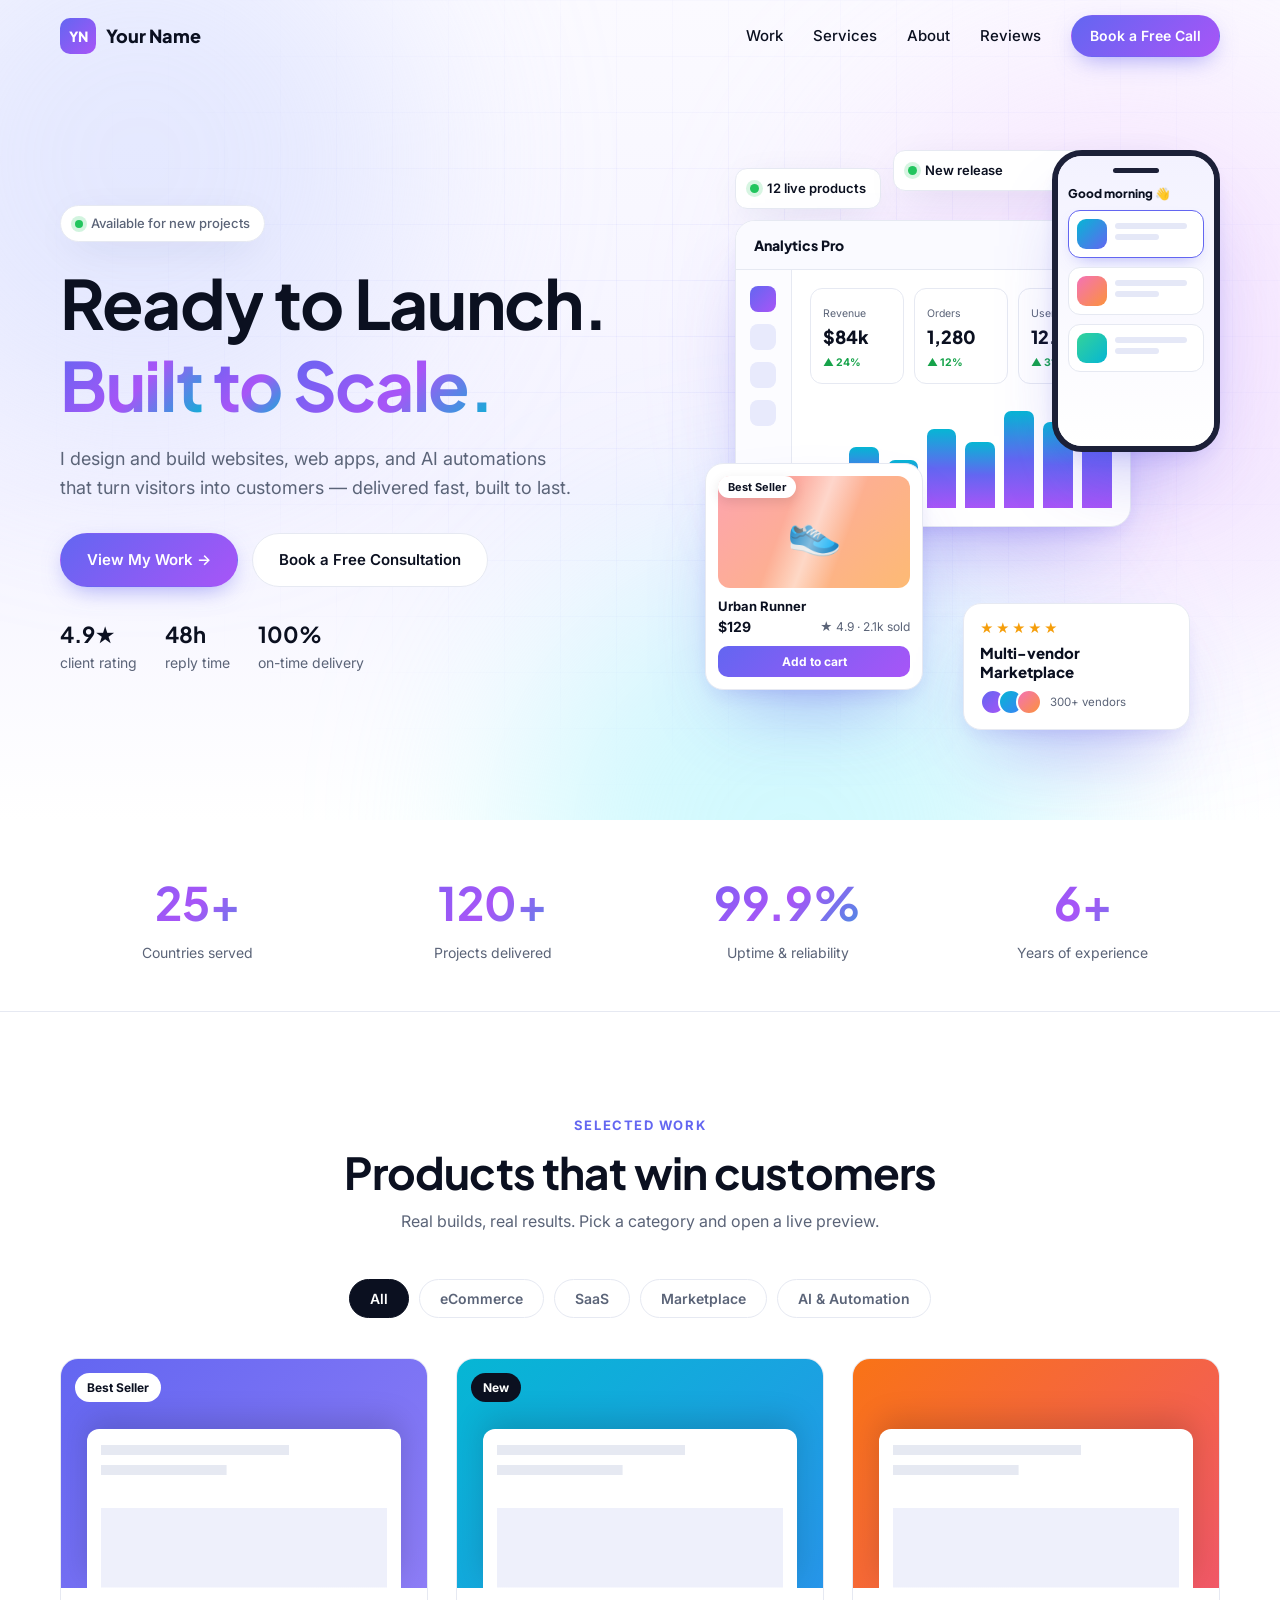
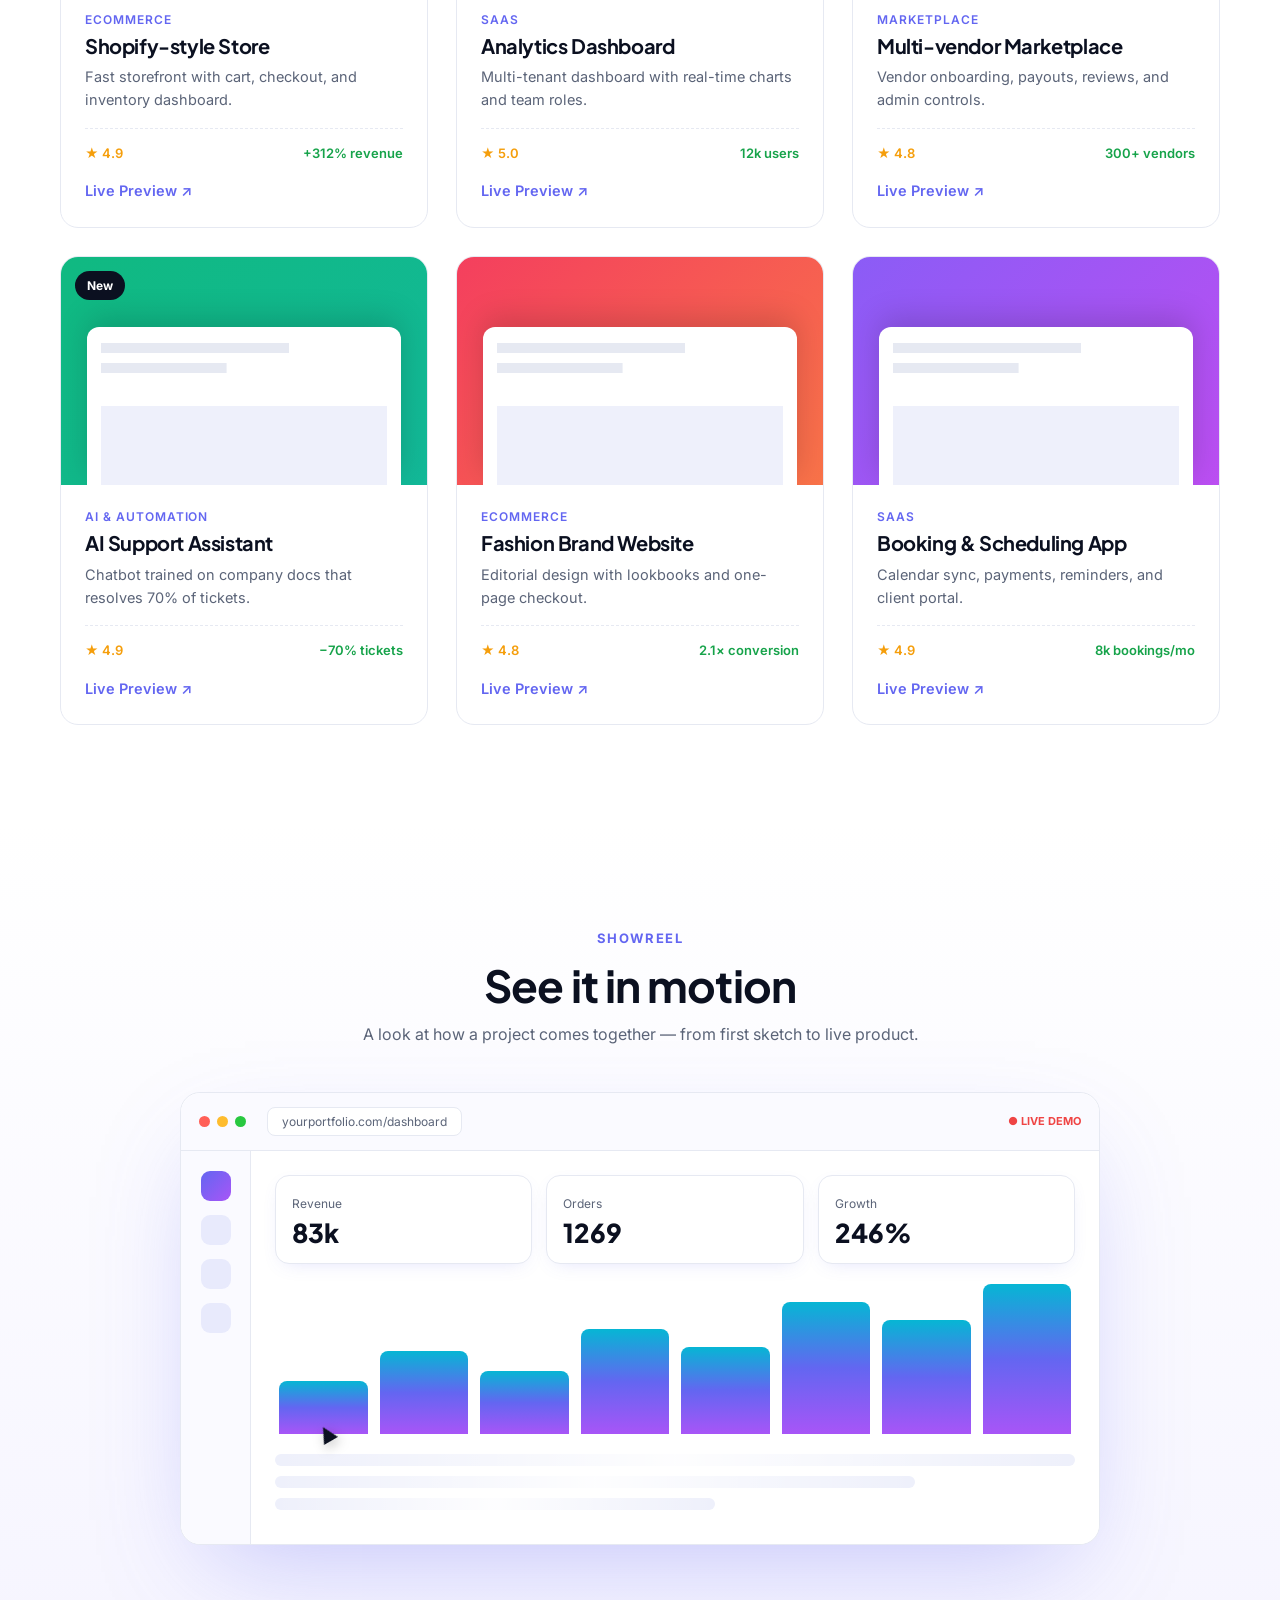
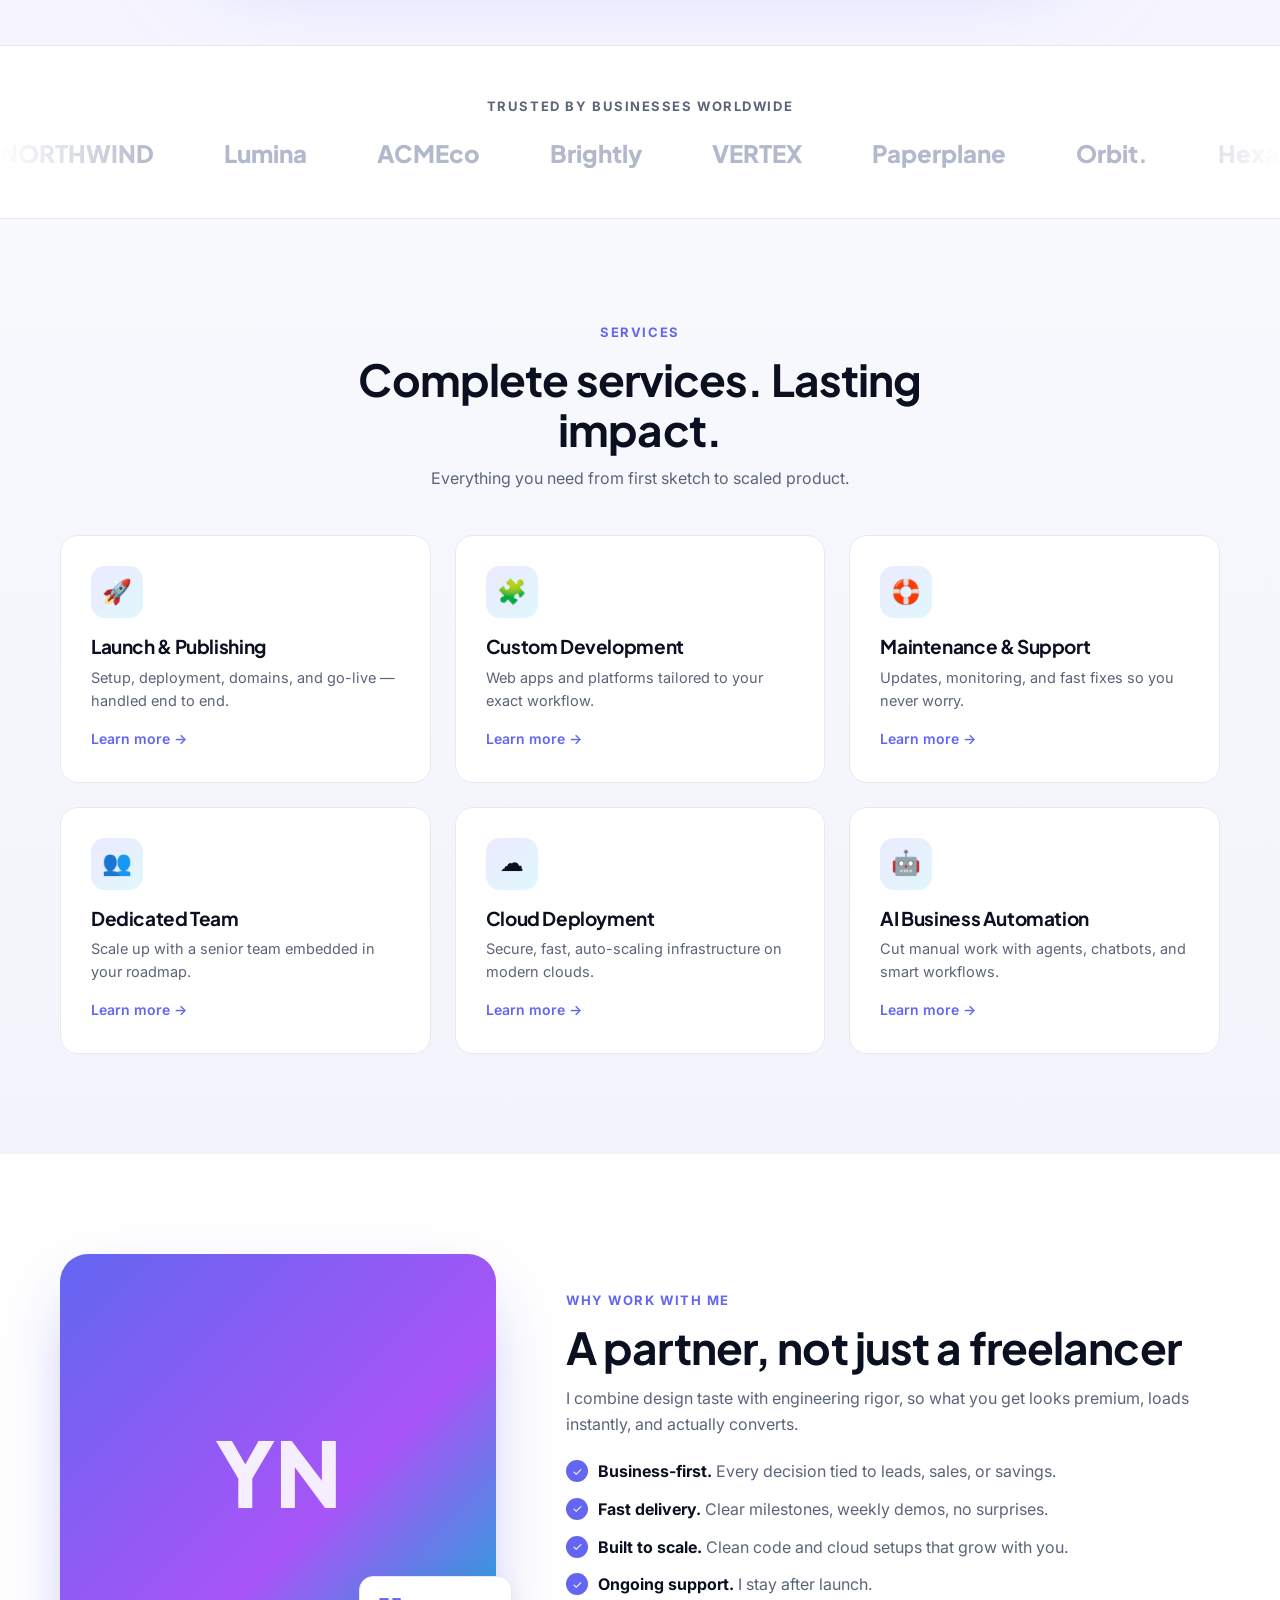
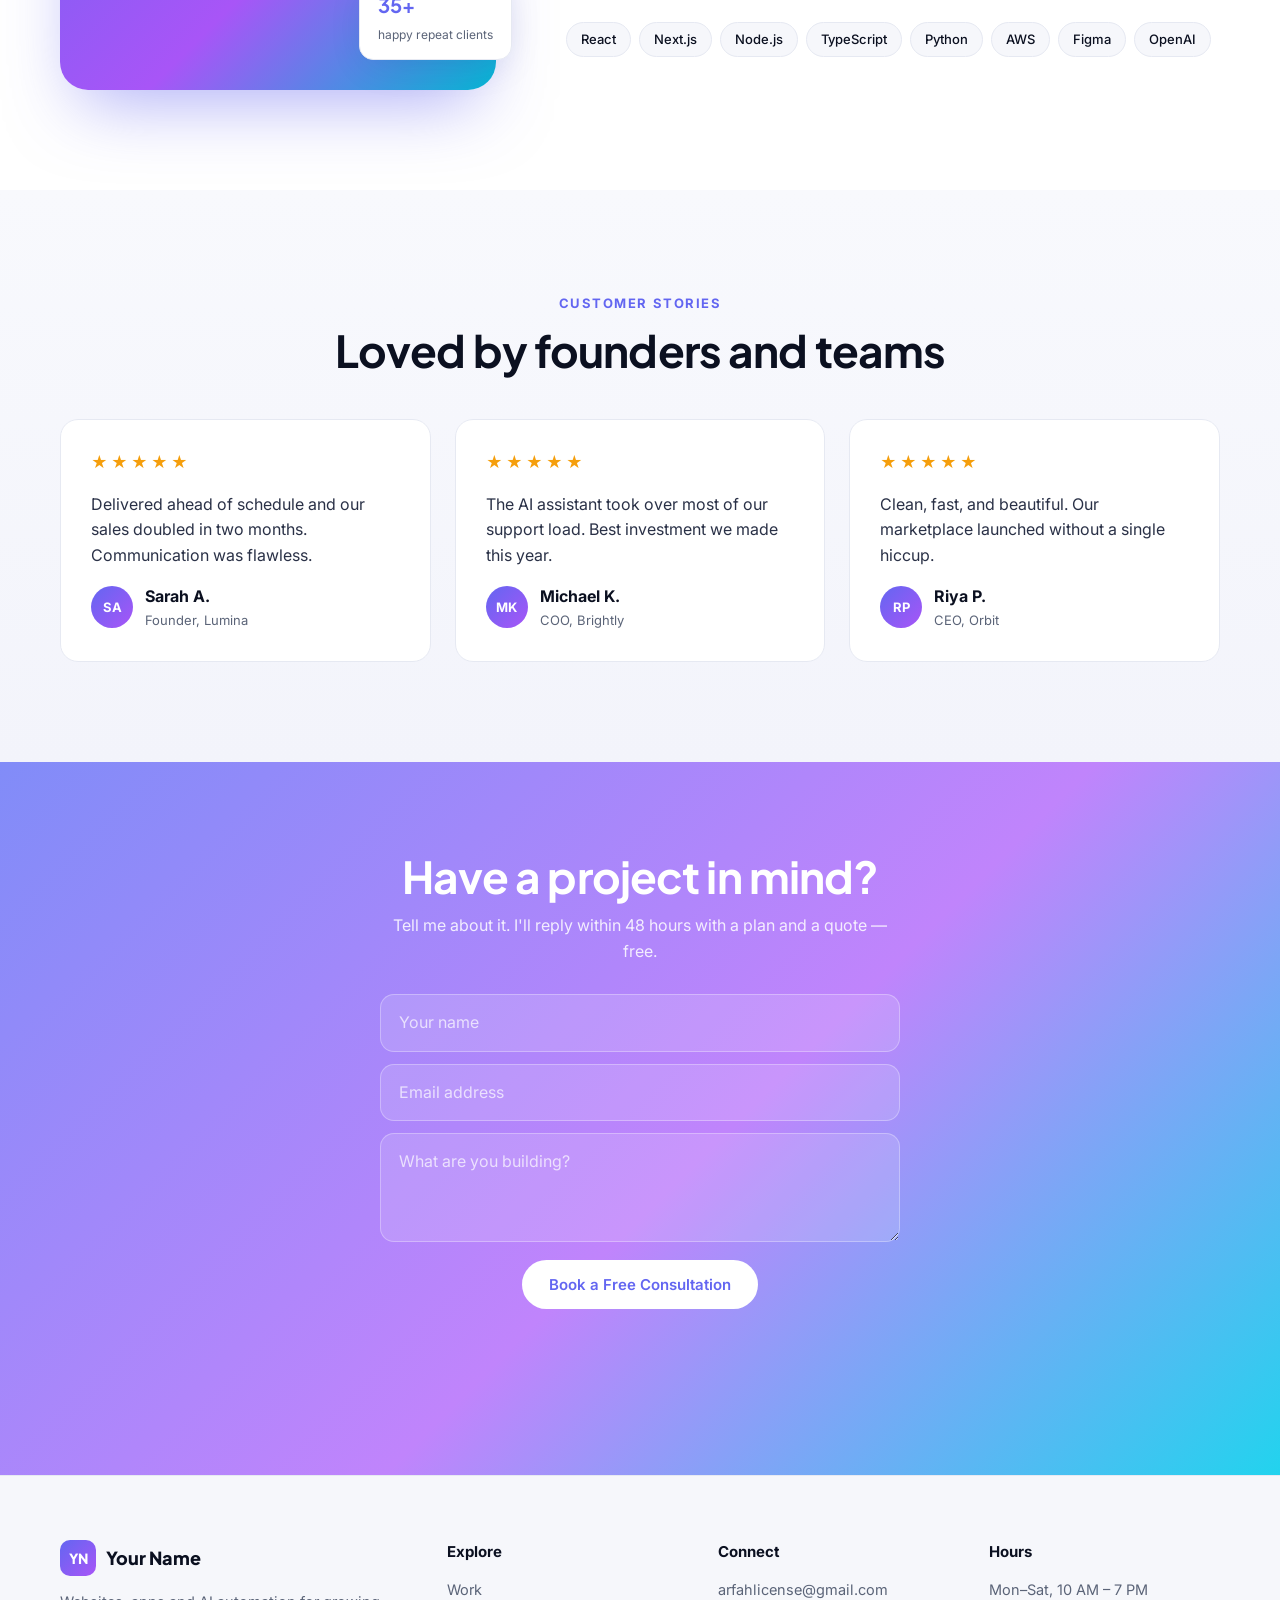
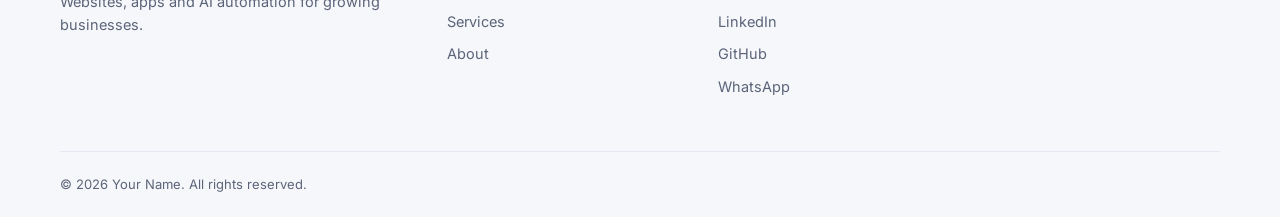
==== index.html @ 21995ed0 "Add portfolio website Co-Authored-By: Claude Sonnet 5.5 <noreply@anthropic.com>" ====
<!DOCTYPE html>
<html lang="en">
<head>
<meta charset="UTF-8">
<meta name="viewport" content="width=device-width, initial-scale=1">
<title>Your Name — Websites, Apps & AI Automation for Growing Businesses</title>
<meta name="description" content="Ready to launch. Built to scale. Custom web apps, ecommerce, and AI automation — shipped fast, built to last.">
<link rel="preconnect" href="https://fonts.googleapis.com">
<link rel="preconnect" href="https://fonts.gstatic.com" crossorigin>
<link href="https://fonts.googleapis.com/css2?family=Inter:wght@400;500;600;700;800&family=Plus+Jakarta+Sans:wght@700;800&display=swap" rel="stylesheet">
<link rel="stylesheet" href="styles.css">
<link rel="stylesheet" href="premium.css">
<link rel="stylesheet" href="light.css">
<link rel="stylesheet" href="software.css">
<link rel="stylesheet" href="products.css">
</head>
<body>
<a class="skip" href="#main">Skip to main content</a>
<div class="progress" id="progress"></div>
<div class="cursor" id="cursor" aria-hidden="true"></div>

<header class="nav" id="nav">
  <div class="container nav__inner">
    <a href="#top" class="logo"><span class="logo__mark">YN</span> Your Name</a>
    <nav class="nav__links" id="navLinks" aria-label="Main">
      <a href="#work">Work</a>
      <a href="#services">Services</a>
      <a href="#about">About</a>
      <a href="#stories">Reviews</a>
      <a href="#contact" class="btn btn--primary btn--sm">Book a Free Call</a>
    </nav>
    <button class="burger" id="burger" aria-label="Menu" aria-expanded="false"><span></span><span></span></button>
  </div>
</header>

<main id="main">
<!-- HERO -->
<section class="hero" id="top">
  <div class="aurora"><i></i><i></i><i></i></div><div class="grid-bg"></div>
  <div class="container hero__inner">
    <div class="hero__copy reveal">
      <span class="pill"><i class="dot"></i> Available for new projects</span>
      <h1>Ready to Launch.<br><span class="grad">Built to Scale.</span></h1>
      <p>I design and build websites, web apps, and AI automations that turn visitors into customers — delivered fast, built to last.</p>
      <div class="hero__cta">
        <a href="#work" class="btn btn--primary">View My Work →</a>
        <a href="#contact" class="btn btn--ghost">Book a Free Consultation</a>
      </div>
      <ul class="hero__trust">
        <li><b>4.9★</b> client rating</li>
        <li><b>48h</b> reply time</li>
        <li><b>100%</b> on-time delivery</li>
      </ul>
    </div>
    <div class="hero__visual reveal" aria-hidden="true">
      <div class="pv">
        <div class="layer chip chip--c" data-depth="46"><i></i> 12 live products</div>
        <div class="layer chip chip--a" data-depth="56"><i></i> New release</div>

        <div class="layer" data-depth="14" style="left:2%;top:70px;width:80%"><div class="p-dash pshadow" style="position:relative;left:0;top:0;width:100%">
          <div class="top"><b>Analytics Pro</b><em>● Live</em></div>
          <div class="body">
            <aside><u></u><u></u><u></u><u></u></aside>
            <div class="main">
              <div class="kp"><div><small>Revenue</small><b>$84k</b><span class="up">▲ 24%</span></div><div><small>Orders</small><b>1,280</b><span class="up">▲ 12%</span></div><div><small>Users</small><b>12.4k</b><span class="up">▲ 31%</span></div></div>
              <div class="bars"><span style="--h:38%"></span><span style="--h:56%"></span><span style="--h:44%"></span><span style="--h:72%"></span><span style="--h:60%"></span><span style="--h:88%"></span><span style="--h:78%"></span><span style="--h:100%"></span></div>
            </div>
          </div>
        </div></div>

        <div class="layer" data-depth="40" style="left:-4%;bottom:40px;width:44%"><div class="p-shop pshadow" style="position:relative;width:100%">
          <span class="pbadge">Best Seller</span>
          <div class="img">👟</div>
          <h5>Urban Runner</h5>
          <div class="row"><b>$129</b><span>★ 4.9 · 2.1k sold</span></div>
          <div class="add">Add to cart</div>
        </div></div>

        <div class="layer" data-depth="30" style="right:0;top:0;width:34%"><div class="p-phone pshadow" style="position:relative;width:100%">
          <div class="scr">
            <div class="notch"></div>
            <div class="hd">Good morning 👋</div>
            <div class="tile on"><i></i><div style="flex:1"><u></u><u></u></div></div>
            <div class="tile"><i></i><div style="flex:1"><u></u><u></u></div></div>
            <div class="tile"><i></i><div style="flex:1"><u></u><u></u></div></div>
          </div>
        </div></div>

        <div class="layer" data-depth="52" style="right:6%;bottom:0;width:46%"><div class="p-mk pshadow" style="position:relative;width:100%">
          <div class="stars">★★★★★</div>
          <h5>Multi-vendor Marketplace</h5>
          <div class="avs"><i></i><i></i><i></i><span>300+ vendors</span></div>
        </div></div>
      </div>
    </div>
  </div>
</section>

<!-- STATS -->
<section class="stats">
  <div class="container stats__grid">
    <div class="reveal"><b data-count="25" data-suffix="+">0</b><span>Countries served</span></div>
    <div class="reveal"><b data-count="120" data-suffix="+">0</b><span>Projects delivered</span></div>
    <div class="reveal"><b data-count="99.9" data-suffix="%" data-dec="1">0</b><span>Uptime &amp; reliability</span></div>
    <div class="reveal"><b data-count="6" data-suffix="+">0</b><span>Years of experience</span></div>
  </div>
</section>

<!-- WORK -->
<section class="section" id="work">
  <div class="container">
    <div class="head reveal">
      <span class="eyebrow">Selected Work</span>
      <h2>Products that win customers</h2>
      <p>Real builds, real results. Pick a category and open a live preview.</p>
    </div>
    <div class="tabs reveal" id="tabs" role="tablist">
      <button class="tab is-active" data-filter="all">All</button>
      <button class="tab" data-filter="ecommerce">eCommerce</button>
      <button class="tab" data-filter="saas">SaaS</button>
      <button class="tab" data-filter="marketplace">Marketplace</button>
      <button class="tab" data-filter="ai">AI &amp; Automation</button>
    </div>
    <div class="grid" id="grid">
      <article class="card" data-cat="ecommerce">
        <div class="card__img g1"><span class="badge">Best Seller</span><div class="shot"></div></div>
        <div class="card__body">
          <small>eCommerce</small><h3>Shopify-style Store</h3>
          <p>Fast storefront with cart, checkout, and inventory dashboard.</p>
          <div class="card__meta"><span>★ 4.9</span><span>+312% revenue</span></div>
          <a href="#" class="link">Live Preview ↗</a>
        </div>
      </article>
      <article class="card" data-cat="saas">
        <div class="card__img g2"><span class="badge badge--new">New</span><div class="shot"></div></div>
        <div class="card__body">
          <small>SaaS</small><h3>Analytics Dashboard</h3>
          <p>Multi-tenant dashboard with real-time charts and team roles.</p>
          <div class="card__meta"><span>★ 5.0</span><span>12k users</span></div>
          <a href="#" class="link">Live Preview ↗</a>
        </div>
      </article>
      <article class="card" data-cat="marketplace">
        <div class="card__img g3"><div class="shot"></div></div>
        <div class="card__body">
          <small>Marketplace</small><h3>Multi-vendor Marketplace</h3>
          <p>Vendor onboarding, payouts, reviews, and admin controls.</p>
          <div class="card__meta"><span>★ 4.8</span><span>300+ vendors</span></div>
          <a href="#" class="link">Live Preview ↗</a>
        </div>
      </article>
      <article class="card" data-cat="ai">
        <div class="card__img g4"><span class="badge badge--new">New</span><div class="shot"></div></div>
        <div class="card__body">
          <small>AI &amp; Automation</small><h3>AI Support Assistant</h3>
          <p>Chatbot trained on company docs that resolves 70% of tickets.</p>
          <div class="card__meta"><span>★ 4.9</span><span>−70% tickets</span></div>
          <a href="#" class="link">Live Preview ↗</a>
        </div>
      </article>
      <article class="card" data-cat="ecommerce">
        <div class="card__img g5"><div class="shot"></div></div>
        <div class="card__body">
          <small>eCommerce</small><h3>Fashion Brand Website</h3>
          <p>Editorial design with lookbooks and one-page checkout.</p>
          <div class="card__meta"><span>★ 4.8</span><span>2.1× conversion</span></div>
          <a href="#" class="link">Live Preview ↗</a>
        </div>
      </article>
      <article class="card" data-cat="saas">
        <div class="card__img g6"><div class="shot"></div></div>
        <div class="card__body">
          <small>SaaS</small><h3>Booking &amp; Scheduling App</h3>
          <p>Calendar sync, payments, reminders, and client portal.</p>
          <div class="card__meta"><span>★ 4.9</span><span>8k bookings/mo</span></div>
          <a href="#" class="link">Live Preview ↗</a>
        </div>
      </article>
    </div>
  </div>
</section>

<!-- SHOWREEL -->
<section class="reel section" id="reel">
  <div class="container">
    <div class="head reveal"><span class="eyebrow">Showreel</span><h2>See it in motion</h2><p>A look at how a project comes together — from first sketch to live product.</p></div>
    <div class="player reveal tilt">
      <div class="player__bar"><i></i><i></i><i></i><span>yourportfolio.com/dashboard</span><b class="rec">● LIVE DEMO</b></div>
      <div class="player__screen">
        <aside><u></u><u></u><u></u><u></u></aside>
        <div class="player__main">
          <div class="kpis"><div><small>Revenue</small><b data-count="84" data-suffix="k" data-loop>0</b></div><div><small>Orders</small><b data-count="1280" data-loop>0</b></div><div><small>Growth</small><b data-count="248" data-suffix="%" data-loop>0</b></div></div>
          <div class="chart"><span style="--h:35%"></span><span style="--h:55%"></span><span style="--h:42%"></span><span style="--h:70%"></span><span style="--h:58%"></span><span style="--h:88%"></span><span style="--h:76%"></span><span style="--h:100%"></span></div>
          <div class="rows"><p></p><p></p><p></p></div>
        </div>
        <div class="fakecursor"></div>
      </div>
    </div>
  </div>
</section>

<!-- LOGOS -->
<section class="logos">
  <p class="eyebrow center">Trusted by businesses worldwide</p>
  <div class="marquee"><div class="marquee__track" id="marquee">
    <span>NORTHWIND</span><span>Lumina</span><span>ACMEco</span><span>Brightly</span><span>VERTEX</span><span>Paperplane</span><span>Orbit.</span><span>Hexa</span>
  </div></div>
</section>

<!-- SERVICES -->
<section class="section section--alt" id="services">
  <div class="container">
    <div class="head reveal">
      <span class="eyebrow">Services</span>
      <h2>Complete services. Lasting impact.</h2>
      <p>Everything you need from first sketch to scaled product.</p>
    </div>
    <div class="services">
      <a href="#contact" class="svc reveal"><i>🚀</i><h3>Launch &amp; Publishing</h3><p>Setup, deployment, domains, and go-live — handled end to end.</p><span>Learn more →</span></a>
      <a href="#contact" class="svc reveal"><i>🧩</i><h3>Custom Development</h3><p>Web apps and platforms tailored to your exact workflow.</p><span>Learn more →</span></a>
      <a href="#contact" class="svc reveal"><i>🛟</i><h3>Maintenance &amp; Support</h3><p>Updates, monitoring, and fast fixes so you never worry.</p><span>Learn more →</span></a>
      <a href="#contact" class="svc reveal"><i>👥</i><h3>Dedicated Team</h3><p>Scale up with a senior team embedded in your roadmap.</p><span>Learn more →</span></a>
      <a href="#contact" class="svc reveal"><i>☁️</i><h3>Cloud Deployment</h3><p>Secure, fast, auto-scaling infrastructure on modern clouds.</p><span>Learn more →</span></a>
      <a href="#contact" class="svc reveal"><i>🤖</i><h3>AI Business Automation</h3><p>Cut manual work with agents, chatbots, and smart workflows.</p><span>Learn more →</span></a>
    </div>
  </div>
</section>

<!-- ABOUT -->
<section class="section" id="about">
  <div class="container about">
    <div class="about__img reveal"><div class="avatar">YN</div><div class="float float--c"><b>35+</b><small>happy repeat clients</small></div></div>
    <div class="about__copy reveal">
      <span class="eyebrow">Why work with me</span>
      <h2>A partner, not just a freelancer</h2>
      <p>I combine design taste with engineering rigor, so what you get looks premium, loads instantly, and actually converts.</p>
      <ul class="checks">
        <li><b>Business-first.</b> Every decision tied to leads, sales, or savings.</li>
        <li><b>Fast delivery.</b> Clear milestones, weekly demos, no surprises.</li>
        <li><b>Built to scale.</b> Clean code and cloud setups that grow with you.</li>
        <li><b>Ongoing support.</b> I stay after launch.</li>
      </ul>
      <div class="skills"><span>React</span><span>Next.js</span><span>Node.js</span><span>TypeScript</span><span>Python</span><span>AWS</span><span>Figma</span><span>OpenAI</span></div>
    </div>
  </div>
</section>

<!-- TESTIMONIALS -->
<section class="section section--alt" id="stories">
  <div class="container">
    <div class="head reveal">
      <span class="eyebrow">Customer Stories</span>
      <h2>Loved by founders and teams</h2>
    </div>
    <div class="quotes">
      <figure class="quote reveal"><div class="stars">★★★★★</div><blockquote>Delivered ahead of schedule and our sales doubled in two months. Communication was flawless.</blockquote><figcaption><i>SA</i><div><b>Sarah A.</b><small>Founder, Lumina</small></div></figcaption></figure>
      <figure class="quote reveal"><div class="stars">★★★★★</div><blockquote>The AI assistant took over most of our support load. Best investment we made this year.</blockquote><figcaption><i>MK</i><div><b>Michael K.</b><small>COO, Brightly</small></div></figcaption></figure>
      <figure class="quote reveal"><div class="stars">★★★★★</div><blockquote>Clean, fast, and beautiful. Our marketplace launched without a single hiccup.</blockquote><figcaption><i>RP</i><div><b>Riya P.</b><small>CEO, Orbit</small></div></figcaption></figure>
    </div>
  </div>
</section>

<!-- CTA / CONTACT -->
<section class="cta" id="contact">
  <div class="container cta__inner reveal">
    <h2>Have a project in mind?</h2>
    <p>Tell me about it. I'll reply within 48 hours with a plan and a quote — free.</p>
    <form class="form" id="form" novalidate>
      <input name="name" placeholder="Your name" required aria-label="Your name">
      <input name="email" type="email" placeholder="Email address" required aria-label="Email">
      <textarea name="msg" rows="3" placeholder="What are you building?" required aria-label="Message"></textarea>
      <button class="btn btn--light" type="submit">Book a Free Consultation</button>
      <p class="form__note" id="formNote" role="status"></p>
    </form>
  </div>
</section>
</main>

<footer class="footer">
  <div class="container footer__grid">
    <div><a href="#top" class="logo logo--light"><span class="logo__mark">YN</span> Your Name</a><p>Websites, apps and AI automation for growing businesses.</p></div>
    <div><h4>Explore</h4><a href="#work">Work</a><a href="#services">Services</a><a href="#about">About</a></div>
    <div><h4>Connect</h4><a href="mailto:arfahlicense@gmail.com">arfahlicense@gmail.com</a><a href="#">LinkedIn</a><a href="#">GitHub</a><a href="#">WhatsApp</a></div>
    <div><h4>Hours</h4><p>Mon–Sat, 10 AM – 7 PM</p></div>
  </div>
  <div class="container footer__bar">© <span id="yr"></span> Your Name. All rights reserved.</div>
</footer>

<script src="script.js"></script>
<script src="premium.js"></script>
<script src="hero.js"></script>
</body>
</html>
---- styles.css ----
:root{
  --bg:#fff;--alt:#f6f7fb;--ink:#0b1020;--mut:#5b6478;--line:#e6e9f2;
  --p:#5b5bf0;--p2:#8b5cf6;--p3:#06b6d4;--dark:#0b1020;
  --r:18px;--sh:0 10px 40px -12px rgba(30,40,110,.18);
}
*{box-sizing:border-box;margin:0;padding:0}
html{scroll-behavior:smooth;scroll-padding-top:80px}
body{font-family:Inter,system-ui,sans-serif;color:var(--ink);background:var(--bg);line-height:1.6;-webkit-font-smoothing:antialiased}
h1,h2,h3{font-family:'Plus Jakarta Sans',Inter,sans-serif;line-height:1.12;letter-spacing:-.02em}
a{color:inherit;text-decoration:none}
ul{list-style:none}
.container{width:min(1160px,92%);margin-inline:auto}
.skip{position:absolute;left:-999px;top:8px;background:var(--p);color:#fff;padding:8px 14px;border-radius:8px;z-index:100}
.skip:focus{left:8px}
:focus-visible{outline:3px solid var(--p3);outline-offset:3px}

/* buttons */
.btn{display:inline-flex;align-items:center;justify-content:center;gap:8px;padding:14px 26px;border-radius:999px;font-weight:600;font-size:15px;border:1.5px solid transparent;cursor:pointer;transition:.25s;font-family:inherit}
.btn--sm{padding:9px 18px;font-size:14px}
.btn--primary{background:linear-gradient(135deg,var(--p),var(--p2));color:#fff;box-shadow:0 8px 24px -8px rgba(91,91,240,.6)}
.btn--primary:hover{transform:translateY(-2px);box-shadow:0 14px 30px -8px rgba(91,91,240,.7)}
.btn--ghost{border-color:var(--line);background:#fff}
.btn--ghost:hover{border-color:var(--p);color:var(--p)}
.btn--light{background:#fff;color:var(--p)}
.btn--light:hover{transform:translateY(-2px)}

/* nav */
.nav{position:fixed;inset:0 0 auto;z-index:50;transition:.3s}
.nav.scrolled{background:rgba(255,255,255,.85);backdrop-filter:blur(14px);box-shadow:0 1px 0 var(--line)}
.nav__inner{display:flex;align-items:center;justify-content:space-between;height:72px}
.logo{display:flex;align-items:center;gap:10px;font-weight:800;font-size:18px;font-family:'Plus Jakarta Sans',sans-serif}
.logo__mark{width:36px;height:36px;border-radius:10px;display:grid;place-items:center;background:linear-gradient(135deg,var(--p),var(--p2));color:#fff;font-size:14px}
.logo--light{color:#fff}
.nav__links{display:flex;align-items:center;gap:30px;font-weight:500;font-size:15px}
.nav__links a:not(.btn):hover{color:var(--p)}
.burger{display:none;background:none;border:0;width:40px;height:40px;cursor:pointer;position:relative}
.burger span{position:absolute;left:9px;right:9px;height:2px;background:var(--ink);transition:.3s}
.burger span:first-child{top:15px}.burger span:last-child{top:23px}
.burger[aria-expanded=true] span:first-child{top:19px;transform:rotate(45deg)}
.burger[aria-expanded=true] span:last-child{top:19px;transform:rotate(-45deg)}

/* hero */
.hero{position:relative;padding:150px 0 90px;overflow:hidden;background:linear-gradient(180deg,#f3f2ff,#fff)}
.hero__glow{position:absolute;width:640px;height:640px;right:-160px;top:-160px;background:radial-gradient(circle,rgba(139,92,246,.35),transparent 65%);filter:blur(20px)}
.hero__inner{position:relative;display:grid;grid-template-columns:1.1fr .9fr;gap:60px;align-items:center}
.pill{display:inline-flex;align-items:center;gap:8px;background:#fff;border:1px solid var(--line);padding:7px 14px;border-radius:999px;font-size:13px;font-weight:500;color:var(--mut);box-shadow:var(--sh)}
.dot{width:8px;height:8px;border-radius:50%;background:#22c55e;box-shadow:0 0 0 4px rgba(34,197,94,.2);animation:pulse 2s infinite}
@keyframes pulse{50%{box-shadow:0 0 0 8px rgba(34,197,94,0)}}
.hero h1{font-size:clamp(40px,6vw,68px);margin:22px 0 18px}
.grad{background:linear-gradient(135deg,var(--p),var(--p2) 55%,var(--p3));-webkit-background-clip:text;background-clip:text;color:transparent}
.hero p{font-size:18px;color:var(--mut);max-width:520px}
.hero__cta{display:flex;flex-wrap:wrap;gap:14px;margin:30px 0}
.hero__trust{display:flex;flex-wrap:wrap;gap:28px;color:var(--mut);font-size:14px}
.hero__trust b{display:block;font-size:22px;color:var(--ink);font-family:'Plus Jakarta Sans',sans-serif}
.hero__visual{position:relative}
.mock{background:#fff;border-radius:20px;box-shadow:0 30px 80px -20px rgba(50,50,150,.35);border:1px solid var(--line);overflow:hidden;transform:perspective(1200px) rotateY(-8deg) rotateX(4deg);transition:.5s}
.hero__visual:hover .mock{transform:none}
.mock__bar{display:flex;gap:6px;padding:12px 16px;background:var(--alt)}
.mock__bar i{width:10px;height:10px;border-radius:50%;background:#d5d9e6}
.mock__body{padding:26px}
.mock__h{height:22px;width:70%;border-radius:8px;background:linear-gradient(90deg,var(--p),var(--p2))}
.mock__p{height:10px;border-radius:6px;background:var(--line);margin-top:14px}
.mock__p.s{width:60%}
.mock__grid{display:grid;grid-template-columns:repeat(3,1fr);gap:12px;margin-top:24px}
.mock__grid span{height:90px;border-radius:12px;background:linear-gradient(135deg,#e9e8ff,#d9f4fb)}
.float{position:absolute;background:#fff;border-radius:14px;padding:12px 18px;box-shadow:var(--sh);border:1px solid var(--line);animation:bob 5s ease-in-out infinite}
.float b{display:block;font-size:20px;font-family:'Plus Jakarta Sans',sans-serif;color:var(--p)}
.float small{color:var(--mut);font-size:12px}
.float--a{left:-26px;bottom:50px}
.float--b{right:-10px;top:-20px;animation-delay:-2s}
.float--c{right:-16px;bottom:30px}
@keyframes bob{50%{transform:translateY(-10px)}}

/* stats */
.stats{background:var(--dark);color:#fff;padding:54px 0}
.stats__grid{display:grid;grid-template-columns:repeat(4,1fr);gap:20px;text-align:center}
.stats b{display:block;font-size:clamp(32px,4vw,46px);font-family:'Plus Jakarta Sans',sans-serif;background:linear-gradient(135deg,#fff,#b8b8ff);-webkit-background-clip:text;background-clip:text;color:transparent}
.stats span{color:#9aa3bd;font-size:14px}

/* sections */
.section{padding:100px 0}
.section--alt{background:var(--alt)}
.head{text-align:center;max-width:640px;margin:0 auto 44px}
.head h2,.about h2,.cta h2{font-size:clamp(30px,4vw,44px)}
.head p{color:var(--mut);margin-top:12px}
.eyebrow{display:inline-block;font-size:13px;font-weight:700;letter-spacing:.12em;text-transform:uppercase;color:var(--p);margin-bottom:12px}
.eyebrow.center{display:block;text-align:center;color:var(--mut)}

/* tabs + grid */
.tabs{display:flex;flex-wrap:wrap;justify-content:center;gap:10px;margin-bottom:40px}
.tab{padding:10px 20px;border-radius:999px;border:1.5px solid var(--line);background:#fff;font:600 14px Inter,sans-serif;cursor:pointer;transition:.2s;color:var(--mut)}
.tab:hover{border-color:var(--p);color:var(--p)}
.tab.is-active{background:var(--ink);border-color:var(--ink);color:#fff}
.grid{display:grid;grid-template-columns:repeat(3,1fr);gap:28px}
.card{background:#fff;border:1px solid var(--line);border-radius:var(--r);overflow:hidden;transition:.35s;display:flex;flex-direction:column}
.card:hover{transform:translateY(-8px);box-shadow:var(--sh);border-color:transparent}
.card.hide{display:none}
.card.pop{animation:pop .45s both}
@keyframes pop{from{opacity:0;transform:translateY(16px) scale(.97)}}
.card__img{position:relative;aspect-ratio:16/10;padding:26px 26px 0;overflow:hidden;display:flex;align-items:flex-end}
.g1{background:linear-gradient(135deg,#6366f1,#a78bfa)}.g2{background:linear-gradient(135deg,#06b6d4,#3b82f6)}
.g3{background:linear-gradient(135deg,#f97316,#ec4899)}.g4{background:linear-gradient(135deg,#10b981,#14b8a6)}
.g5{background:linear-gradient(135deg,#f43f5e,#fb923c)}.g6{background:linear-gradient(135deg,#8b5cf6,#d946ef)}
.shot{width:100%;height:78%;background:#fff;border-radius:12px 12px 0 0;box-shadow:0 -10px 30px rgba(0,0,0,.15);transition:.4s;
  background-image:linear-gradient(var(--line) 0 0),linear-gradient(var(--line) 0 0),linear-gradient(#eef0fb 0 0);
  background-size:60% 10px,40% 10px,calc(100% - 28px) 50%;background-position:14px 16px,14px 36px,14px calc(100% - 0px);background-repeat:no-repeat}
.card:hover .shot{transform:translateY(-8px)}
.badge{position:absolute;top:14px;left:14px;background:#fff;color:var(--ink);font-size:12px;font-weight:700;padding:5px 12px;border-radius:999px;z-index:1}
.badge--new{background:var(--ink);color:#fff}
.card__body{padding:22px 24px 24px;display:flex;flex-direction:column;flex:1}
.card__body small{color:var(--p);font-weight:600;font-size:12px;text-transform:uppercase;letter-spacing:.08em}
.card__body h3{font-size:20px;margin:6px 0 8px}
.card__body p{color:var(--mut);font-size:14.5px}
.card__meta{display:flex;justify-content:space-between;margin:16px 0;padding-top:14px;border-top:1px dashed var(--line);font-size:13px;font-weight:600}
.card__meta span:first-child{color:#f59e0b}
.card__meta span:last-child{color:#16a34a}
.link{margin-top:auto;font-weight:600;color:var(--p);font-size:14.5px}
.link:hover{text-decoration:underline}

/* logos */
.logos{padding:50px 0;border-block:1px solid var(--line);overflow:hidden}
.marquee{margin-top:22px;mask-image:linear-gradient(90deg,transparent,#000 12%,#000 88%,transparent)}
.marquee__track{display:flex;gap:70px;width:max-content;animation:scroll 28s linear infinite}
.marquee:hover .marquee__track{animation-play-state:paused}
.marquee__track span{font:800 24px 'Plus Jakarta Sans',sans-serif;color:#b3b9cc;white-space:nowrap}
@keyframes scroll{to{transform:translateX(-50%)}}

/* services */
.services{display:grid;grid-template-columns:repeat(3,1fr);gap:24px}
.svc{background:#fff;border:1px solid var(--line);border-radius:var(--r);padding:30px;transition:.3s}
.svc:hover{border-color:var(--p);box-shadow:var(--sh);transform:translateY(-4px)}
.svc i{display:grid;place-items:center;width:52px;height:52px;border-radius:14px;background:linear-gradient(135deg,#eceaff,#e0f7fc);font-style:normal;font-size:24px;margin-bottom:18px}
.svc h3{font-size:19px;margin-bottom:8px}
.svc p{color:var(--mut);font-size:14.5px}
.svc span{display:inline-block;margin-top:16px;font-weight:600;color:var(--p);font-size:14px;transition:.2s}
.svc:hover span{transform:translateX(4px)}

/* about */
.about{display:grid;grid-template-columns:.8fr 1.2fr;gap:70px;align-items:center}
.about__img{position:relative}
.avatar{aspect-ratio:1;border-radius:28px;background:linear-gradient(135deg,var(--p),var(--p2) 60%,var(--p3));display:grid;place-items:center;font:800 90px 'Plus Jakarta Sans',sans-serif;color:rgba(255,255,255,.9);box-shadow:0 30px 70px -20px rgba(91,91,240,.5)}
.about__copy p{color:var(--mut);margin:14px 0 22px}
.checks{display:grid;gap:12px;margin-bottom:24px}
.checks li{padding-left:32px;position:relative;color:var(--mut)}
.checks li::before{content:"✓";position:absolute;left:0;top:1px;width:22px;height:22px;border-radius:50%;background:var(--p);color:#fff;font-size:12px;display:grid;place-items:center}
.checks b{color:var(--ink)}
.skills{display:flex;flex-wrap:wrap;gap:8px}
.skills span{padding:6px 14px;border-radius:999px;background:var(--alt);border:1px solid var(--line);font-size:13px;font-weight:500}

/* quotes */
.quotes{display:grid;grid-template-columns:repeat(3,1fr);gap:24px}
.quote{background:#fff;border:1px solid var(--line);border-radius:var(--r);padding:30px;display:flex;flex-direction:column;gap:16px}
.stars{color:#f59e0b;letter-spacing:3px}
blockquote{color:#2a3147;flex:1}
figcaption{display:flex;align-items:center;gap:12px}
figcaption i{width:42px;height:42px;border-radius:50%;background:linear-gradient(135deg,var(--p),var(--p2));color:#fff;display:grid;place-items:center;font:700 13px Inter;font-style:normal}
figcaption small{display:block;color:var(--mut);font-size:13px}

/* cta */
.cta{padding:90px 0;background:linear-gradient(135deg,#4338ca,var(--p2) 60%,#0891b2);color:#fff;text-align:center}
.cta p{opacity:.85;margin:12px auto 30px;max-width:520px}
.form{display:grid;gap:12px;max-width:520px;margin:auto;text-align:left}
.form input,.form textarea{width:100%;padding:15px 18px;border-radius:14px;border:1.5px solid rgba(255,255,255,.3);background:rgba(255,255,255,.14);color:#fff;font:inherit;resize:vertical}
.form ::placeholder{color:rgba(255,255,255,.7)}
.form input:focus,.form textarea:focus{outline:none;border-color:#fff;background:rgba(255,255,255,.22)}
.form .btn{justify-self:center;margin-top:6px}
.form__note{text-align:center;min-height:22px;font-size:14px}

/* footer */
.footer{background:var(--dark);color:#9aa3bd;padding-top:64px;font-size:14.5px}
.footer__grid{display:grid;grid-template-columns:1.5fr 1fr 1fr 1fr;gap:40px;padding-bottom:44px}
.footer h4{color:#fff;margin-bottom:14px;font-size:15px}
.footer a:not(.logo){display:block;margin-bottom:9px;transition:.2s}
.footer a:not(.logo):hover{color:#fff}
.footer .logo{margin-bottom:14px}
.footer__bar{border-top:1px solid rgba(255,255,255,.1);padding:22px 0;font-size:13px}

/* reveal */
.reveal{opacity:0;transform:translateY(28px);transition:opacity .7s,transform .7s}
.reveal.in{opacity:1;transform:none}

@media(max-width:980px){
  .hero__inner,.about{grid-template-columns:1fr}
  .hero__visual{max-width:520px}
  .grid,.services,.quotes{grid-template-columns:repeat(2,1fr)}
  .footer__grid{grid-template-columns:1fr 1fr}
}
@media(max-width:720px){
  .burger{display:block}
  .nav__links{position:absolute;top:72px;left:0;right:0;background:#fff;flex-direction:column;padding:24px;gap:18px;box-shadow:var(--sh);display:none}
  .nav__links.open{display:flex}
  .nav.open{background:#fff}
  .grid,.services,.quotes{grid-template-columns:1fr}
  .stats__grid{grid-template-columns:repeat(2,1fr);gap:32px}
  .section{padding:70px 0}
  .float--a{left:0}.float--b{right:0}.float--c{right:0}
}
@media(prefers-reduced-motion:reduce){
  *{animation:none!important;transition:none!important}
  .reveal{opacity:1;transform:none}
}
---- premium.css ----
/* ===== PREMIUM / 3D LAYER ===== */
.progress{position:fixed;top:0;left:0;height:3px;width:0;background:linear-gradient(90deg,var(--p),var(--p3));z-index:100}
.cursor{position:fixed;width:340px;height:340px;border-radius:50%;pointer-events:none;z-index:0;transform:translate(-50%,-50%);background:radial-gradient(circle,rgba(139,92,246,.16),transparent 65%);opacity:0;transition:opacity .4s}
@media(hover:none){.cursor{display:none}}

/* dark hero */
.hero{background:#05061a;color:#fff}
.hero p{color:#aab1d0}
.hero h1{color:#fff}
.hero .pill{background:rgba(255,255,255,.07);border-color:rgba(255,255,255,.14);color:#c9cdee;box-shadow:none}
.hero .btn--ghost{background:rgba(255,255,255,.06);border-color:rgba(255,255,255,.2);color:#fff}
.hero .btn--ghost:hover{border-color:#fff;color:#fff;background:rgba(255,255,255,.12)}
.hero__trust{color:#8f97bd}.hero__trust b{color:#fff}
.aurora{position:absolute;inset:0;overflow:hidden}
.aurora i{position:absolute;width:560px;height:560px;border-radius:50%;filter:blur(90px);opacity:.55;animation:drift 18s ease-in-out infinite alternate}
.aurora i:nth-child(1){background:#5b5bf0;left:-140px;top:-120px}
.aurora i:nth-child(2){background:#8b5cf6;right:-120px;top:60px;animation-delay:-6s}
.aurora i:nth-child(3){background:#06b6d4;left:40%;bottom:-300px;opacity:.35;animation-delay:-11s}
@keyframes drift{to{transform:translate(90px,70px) scale(1.2)}}
.grid-bg{position:absolute;inset:0;background-image:linear-gradient(rgba(255,255,255,.05) 1px,transparent 1px),linear-gradient(90deg,rgba(255,255,255,.05) 1px,transparent 1px);background-size:56px 56px;mask-image:radial-gradient(ellipse at 60% 40%,#000,transparent 70%)}
.hero__visual{height:520px}
#scene{width:100%;height:100%;display:block}
.hero .float{background:rgba(255,255,255,.08);border-color:rgba(255,255,255,.16);backdrop-filter:blur(14px)}
.hero .float b{color:#fff}.hero .float small{color:#aab1d0}
.nav:not(.scrolled):not(.open) .logo,.nav:not(.scrolled):not(.open) .nav__links>a:not(.btn){color:#fff}
.nav:not(.scrolled):not(.open) .burger span{background:#fff}
.hero h1 .grad{background-size:200% auto;animation:shine 6s linear infinite}
@keyframes shine{to{background-position:200% center}}
.hero__copy{position:relative;z-index:2}

/* word reveal */
.w{display:inline-block;overflow:hidden;vertical-align:bottom;padding-bottom:.08em}
.w>span{display:inline-block;transform:translateY(110%);animation:up .9s cubic-bezier(.2,.8,.2,1) forwards}
@keyframes up{to{transform:none}}

/* 3D tilt + glare */
.tilt{transform-style:preserve-3d;will-change:transform}
.glare{position:absolute;inset:0;pointer-events:none;background:radial-gradient(circle at var(--gx,50%) var(--gy,50%),rgba(255,255,255,.3),transparent 55%);opacity:0;transition:opacity .3s;border-radius:inherit}
.card,.svc,.quote,.player{position:relative}
.tilting .glare{opacity:1}
.card:hover{transform:none}

/* showreel player */
.reel{background:#05061a;color:#fff;position:relative;overflow:hidden}
.reel .head p{color:#9aa3c7}.reel .eyebrow{color:#a5a5ff}
.player{max-width:920px;margin:auto;border-radius:20px;background:#0d1030;border:1px solid rgba(255,255,255,.12);box-shadow:0 50px 120px -30px rgba(91,91,240,.55)}
.player__bar{display:flex;align-items:center;gap:7px;padding:14px 18px;border-bottom:1px solid rgba(255,255,255,.08)}
.player__bar i{width:11px;height:11px;border-radius:50%;background:#ff5f57}.player__bar i:nth-child(2){background:#febc2e}.player__bar i:nth-child(3){background:#28c840}
.player__bar span{margin-left:14px;font-size:12px;color:#7d86ad;background:rgba(255,255,255,.06);padding:4px 14px;border-radius:8px}
.rec{margin-left:auto;font-size:11px;color:#ff6b6b;animation:blink 1.4s infinite}
@keyframes blink{50%{opacity:.3}}
.player__screen{display:grid;grid-template-columns:70px 1fr;min-height:380px;position:relative;overflow:hidden;border-radius:0 0 20px 20px}
.player aside{padding:20px 0;display:grid;gap:14px;align-content:start;justify-items:center;border-right:1px solid rgba(255,255,255,.07)}
.player aside u{width:30px;height:30px;border-radius:9px;background:rgba(255,255,255,.08)}
.player aside u:first-child{background:linear-gradient(135deg,var(--p),var(--p2))}
.player__main{padding:24px;display:grid;gap:20px}
.kpis{display:grid;grid-template-columns:repeat(3,1fr);gap:14px}
.kpis div{background:rgba(255,255,255,.05);border:1px solid rgba(255,255,255,.08);border-radius:14px;padding:14px 16px}
.kpis small{color:#7d86ad;font-size:12px}.kpis b{display:block;font:800 26px 'Plus Jakarta Sans',sans-serif;color:#fff}
.chart{display:flex;align-items:flex-end;gap:12px;height:150px;padding:0 4px}
.chart span{flex:1;height:var(--h);border-radius:8px 8px 0 0;background:linear-gradient(180deg,var(--p3),var(--p));transform-origin:bottom;animation:grow 4s ease-in-out infinite}
.chart span:nth-child(2n){animation-delay:.2s}.chart span:nth-child(3n){animation-delay:.45s}
@keyframes grow{0%{transform:scaleY(.05)}25%,85%{transform:scaleY(1)}100%{transform:scaleY(.05)}}
.rows p{height:12px;border-radius:8px;background:rgba(255,255,255,.07);margin-bottom:10px;position:relative;overflow:hidden}
.rows p::after{content:"";position:absolute;inset:0;background:linear-gradient(90deg,transparent,rgba(255,255,255,.14),transparent);animation:sweep 2s infinite}
.rows p:nth-child(2){width:80%}.rows p:nth-child(3){width:55%}
@keyframes sweep{from{transform:translateX(-100%)}to{transform:translateX(100%)}}
.fakecursor{position:absolute;width:0;height:0;border-left:8px solid transparent;border-right:8px solid transparent;border-bottom:16px solid #fff;transform:rotate(-30deg);filter:drop-shadow(0 4px 8px rgba(0,0,0,.5));animation:roam 9s ease-in-out infinite;left:15%;top:70%}
@keyframes roam{0%{left:15%;top:70%}25%{left:35%;top:20%}50%{left:70%;top:40%}75%{left:55%;top:75%}100%{left:15%;top:70%}}

.card__img .shot{animation:floaty 6s ease-in-out infinite}
@keyframes floaty{50%{transform:translateY(-6px)}}
.card:hover .shot{animation-play-state:paused;transform:translateY(-10px)}
.btn--primary{position:relative;overflow:hidden}
.btn--primary::after{content:"";position:absolute;top:0;left:-70%;width:50%;height:100%;background:linear-gradient(90deg,transparent,rgba(255,255,255,.4),transparent);transform:skewX(-20deg);transition:.7s}
.btn--primary:hover::after{left:130%}
@media(max-width:980px){.hero__visual{height:380px}.player__screen{min-height:300px}}
---- light.css ----
/* ===== LIGHT / CLEAN THEME OVERRIDES ===== */
:root{--p:#6366f1;--p2:#a855f7;--p3:#06b6d4}

/* hero */
.hero{background:linear-gradient(180deg,#fbfaff 0%,#f4f3ff 60%,#fff 100%);color:var(--ink)}
.hero h1{color:var(--ink)}
.hero p{color:var(--mut)}
.hero .pill{background:#fff;border-color:var(--line);color:var(--mut);box-shadow:var(--sh)}
.hero .btn--ghost{background:#fff;border-color:var(--line);color:var(--ink)}
.hero .btn--ghost:hover{border-color:var(--p);color:var(--p);background:#fff}
.hero__trust{color:var(--mut)}.hero__trust b{color:var(--ink)}
.aurora i{opacity:.4;filter:blur(100px)}
.aurora i:nth-child(1){background:#c7d2fe}
.aurora i:nth-child(2){background:#f5d0fe}
.aurora i:nth-child(3){background:#a5f3fc;opacity:.5}
.grid-bg{background-image:linear-gradient(rgba(99,102,241,.07) 1px,transparent 1px),linear-gradient(90deg,rgba(99,102,241,.07) 1px,transparent 1px)}
.hero .float{background:rgba(255,255,255,.85);border-color:var(--line);box-shadow:var(--sh)}
.hero .float b{color:var(--p)}.hero .float small{color:var(--mut)}
.nav:not(.scrolled):not(.open) .logo,.nav:not(.scrolled):not(.open) .nav__links>a:not(.btn){color:var(--ink)}
.nav:not(.scrolled):not(.open) .nav__links>a:not(.btn):hover{color:var(--p)}
.nav:not(.scrolled):not(.open) .burger span{background:var(--ink)}
.cursor{background:radial-gradient(circle,rgba(168,85,247,.12),transparent 65%)}

/* stats */
.stats{background:#fff;color:var(--ink);border-bottom:1px solid var(--line);padding:46px 0}
.stats b{background:linear-gradient(135deg,var(--p),var(--p2),var(--p3));-webkit-background-clip:text;background-clip:text;color:transparent}
.stats span{color:var(--mut)}

/* showreel */
.reel{background:linear-gradient(180deg,#fff,#f6f5ff)}
.reel .head p{color:var(--mut)}.reel .eyebrow{color:var(--p)}
.player{background:#fff;border-color:var(--line);box-shadow:0 40px 100px -30px rgba(99,102,241,.35)}
.player__bar{border-bottom-color:var(--line);background:#fafaff;border-radius:20px 20px 0 0}
.player__bar span{background:#fff;border:1px solid var(--line);color:var(--mut)}
.rec{color:#ef4444}
.player aside{border-right-color:var(--line);background:#fafaff}
.player aside u{background:#e8eafc}
.kpis div{background:#fff;border-color:var(--line);box-shadow:0 6px 20px -10px rgba(99,102,241,.25)}
.kpis small{color:var(--mut)}.kpis b{color:var(--ink)}
.player__main{background:#fff}
.chart span{background:linear-gradient(180deg,var(--p3),var(--p),var(--p2))}
.rows p{background:#eef0fb}
.rows p::after{background:linear-gradient(90deg,transparent,rgba(255,255,255,.9),transparent)}
.fakecursor{border-bottom-color:var(--ink);filter:drop-shadow(0 4px 6px rgba(0,0,0,.25))}

/* cta */
.cta{background:linear-gradient(135deg,#818cf8,#c084fc 55%,#22d3ee)}
.btn--light{color:var(--p)}

/* footer */
.footer{background:#f6f7fb;color:var(--mut);border-top:1px solid var(--line)}
.footer h4{color:var(--ink)}
.footer a:not(.logo):hover{color:var(--p)}
.logo--light{color:var(--ink)}
.footer__bar{border-top-color:var(--line)}

/* extra richness */
.hero__visual{height:560px}
.hero__visual::before{content:"";position:absolute;left:50%;bottom:10px;width:60%;height:34px;transform:translateX(-50%);background:radial-gradient(ellipse,rgba(99,102,241,.28),transparent 70%);filter:blur(8px);animation:shadow 6s ease-in-out infinite}
@keyframes shadow{50%{transform:translateX(-50%) scale(.8);opacity:.6}}
.section--alt{background:linear-gradient(180deg,#f8f9fd,#f3f4fb)}
.card__img{background-size:160% 160%;animation:grad 10s ease infinite}
@keyframes grad{50%{background-position:100% 100%}}
---- software.css ----
/* ===== Fix invisible text ===== */
.hero h1 .grad{-webkit-text-fill-color:initial;background:none;color:inherit;animation:none}
.hero h1 .grad .w>span,.hero h1 .grad:not(:has(.w)){background:linear-gradient(135deg,#6366f1,#a855f7 55%,#06b6d4);-webkit-background-clip:text;background-clip:text;color:transparent;-webkit-text-fill-color:transparent}
.reel{color:var(--ink)}
.reel h2{color:var(--ink)}

/* ===== Software hero visual ===== */
.hero__visual{height:560px;perspective:1400px}
.hero__visual::before{display:none}
.dev{position:relative;width:100%;height:100%;transform-style:preserve-3d}
.dev .layer{position:absolute;transition:transform .15s ease-out;will-change:transform}
.win{background:#fff;border:1px solid var(--line);border-radius:16px;box-shadow:0 30px 70px -25px rgba(79,70,229,.35),0 2px 0 #fff inset;overflow:hidden}
.win__bar{display:flex;align-items:center;gap:6px;padding:11px 14px;background:#fafaff;border-bottom:1px solid var(--line)}
.win__bar i{width:10px;height:10px;border-radius:50%;background:#ff5f57}
.win__bar i:nth-child(2){background:#febc2e}.win__bar i:nth-child(3){background:#28c840}
.win__bar span{margin-left:10px;font:500 12px 'Inter',monospace;color:var(--mut)}

/* editor */
.editor{left:0;top:30px;width:78%;animation:bob2 7s ease-in-out infinite}
.code{padding:16px 18px;font:500 13px/1.75 ui-monospace,'JetBrains Mono',Consolas,monospace;color:#334;min-height:222px;white-space:pre;overflow:hidden}
.code .k{color:#a855f7}.code .f{color:#2563eb}.code .s{color:#059669}.code .c{color:#9aa3b8}.code .n{color:#d97706}
.caret{display:inline-block;width:2px;height:15px;background:var(--p);vertical-align:-2px;animation:blink2 1s steps(1) infinite}
@keyframes blink2{50%{opacity:0}}

/* browser preview */
.preview{right:0;top:150px;width:62%;animation:bob2 8s ease-in-out infinite -2s}
.site{padding:16px;display:grid;gap:12px}
.site__hero{height:84px;border-radius:12px;background:linear-gradient(135deg,#6366f1,#a855f7 60%,#06b6d4);position:relative;overflow:hidden}
.site__hero::after{content:"";position:absolute;inset:0;background:linear-gradient(110deg,transparent 30%,rgba(255,255,255,.35) 50%,transparent 70%);animation:sweep 3.2s infinite}
.site__row{display:grid;grid-template-columns:repeat(3,1fr);gap:10px}
.site__row b{height:52px;border-radius:10px;background:#eef0ff;animation:pulse2 3s ease-in-out infinite}
.site__row b:nth-child(2){animation-delay:.4s;background:#e6f8fb}.site__row b:nth-child(3){animation-delay:.8s;background:#fbeafd}
@keyframes pulse2{50%{transform:translateY(-4px);box-shadow:0 10px 18px -10px rgba(99,102,241,.5)}}
.site__line{height:8px;border-radius:6px;background:#eceef8}.site__line.s{width:60%}

/* terminal */
.term{left:6%;bottom:6px;width:56%;background:#fff;animation:bob2 6s ease-in-out infinite -4s}
.term .body{padding:12px 16px;font:500 12px/1.8 ui-monospace,Consolas,monospace;color:#475069;min-height:110px}
.term .ok{color:#059669}.term .dim{color:#9aa3b8}.term .pr{color:var(--p)}
.term .ln{opacity:0;transform:translateY(4px);transition:.35s}
.term .ln.on{opacity:1;transform:none}

/* chips */
.chip{display:flex;align-items:center;gap:8px;background:#fff;border:1px solid var(--line);border-radius:12px;padding:9px 14px;font-weight:600;font-size:13px;box-shadow:var(--sh);animation:bob2 5s ease-in-out infinite}
.chip i{width:9px;height:9px;border-radius:50%;background:#22c55e;box-shadow:0 0 0 4px rgba(34,197,94,.18)}
.chip--a{right:6%;top:0;animation-delay:-1s}.chip--b{right:2%;bottom:70px;animation-delay:-3s}
.chip--b i{background:var(--p);box-shadow:0 0 0 4px rgba(99,102,241,.18)}
.stackpills{position:absolute;left:46%;top:-6px;display:flex;gap:6px}
.stackpills span{font:700 11px Inter;padding:5px 10px;border-radius:999px;background:#fff;border:1px solid var(--line);color:var(--p);box-shadow:var(--sh)}
@keyframes bob2{50%{transform:translateY(-10px)}}
@media(max-width:980px){.hero__visual{height:470px}.editor{width:90%}.preview{width:70%;top:170px}.term{width:64%}.code{font-size:11.5px}}
@media(max-width:560px){.chip--b,.stackpills{display:none}}
---- products.css ----
/* ===== Hero product showcase ===== */
.hero__visual{height:580px}
.pv{position:relative;width:100%;height:100%;transform-style:preserve-3d;transition:transform .2s ease-out}
.pv .layer{position:absolute;transition:translate .2s ease-out;will-change:translate}
.pv .float-y{animation:bob2 7s ease-in-out infinite}
.pv .layer>div{position:relative;left:auto;top:auto;right:auto;bottom:auto;width:100%}
.pbadge{position:absolute;top:12px;left:12px;font:700 11px Inter;padding:4px 10px;border-radius:999px;background:#fff;color:var(--ink);box-shadow:0 4px 12px rgba(0,0,0,.1);z-index:2}
.pbadge.new{background:var(--ink);color:#fff}
.pshadow{box-shadow:0 40px 80px -30px rgba(79,70,229,.4),0 10px 24px -12px rgba(79,70,229,.25)}

/* main dashboard */
.p-dash{left:2%;top:70px;width:80%;background:#fff;border:1px solid var(--line);border-radius:20px;overflow:hidden;animation:bob2 8s ease-in-out infinite}
.p-dash .top{display:flex;align-items:center;gap:8px;padding:14px 18px;border-bottom:1px solid var(--line);background:#fafaff}
.p-dash .top b{font:800 14px 'Plus Jakarta Sans',sans-serif}
.p-dash .top em{margin-left:auto;font:600 11px Inter;font-style:normal;color:#16a34a;background:#dcfce7;padding:3px 10px;border-radius:999px}
.p-dash .body{display:grid;grid-template-columns:56px 1fr;min-height:250px}
.p-dash aside{border-right:1px solid var(--line);padding:16px 0;display:grid;gap:12px;align-content:start;justify-items:center;background:#fcfcff}
.p-dash aside u{width:26px;height:26px;border-radius:8px;background:#e8eafc}
.p-dash aside u:first-child{background:linear-gradient(135deg,var(--p),var(--p2))}
.p-dash .main{padding:18px;display:grid;gap:14px}
.kp{display:grid;grid-template-columns:repeat(3,1fr);gap:10px}
.kp div{border:1px solid var(--line);border-radius:12px;padding:10px 12px;background:#fff}
.kp small{font-size:10.5px;color:var(--mut)}.kp b{display:block;font:800 18px 'Plus Jakarta Sans',sans-serif}
.kp .up{font-size:10.5px;color:#16a34a;font-weight:700}
.bars{display:flex;align-items:flex-end;gap:9px;height:110px}
.bars span{flex:1;height:var(--h);border-radius:7px 7px 0 0;background:linear-gradient(180deg,var(--p3),var(--p),var(--p2));transform-origin:bottom;animation:rise 5s ease-in-out infinite}
.bars span:nth-child(2n){animation-delay:.25s}.bars span:nth-child(3n){animation-delay:.5s}
@keyframes rise{0%{transform:scaleY(.08)}20%,85%{transform:scaleY(1)}100%{transform:scaleY(.08)}}

/* ecommerce card */
.p-shop{left:-4%;bottom:40px;width:44%;background:#fff;border:1px solid var(--line);border-radius:18px;padding:12px;animation:bob2 6.5s ease-in-out infinite -2s}
.p-shop .img{height:112px;border-radius:12px;background:linear-gradient(135deg,#fda4af,#fdba74);position:relative;display:grid;place-items:center;font-size:44px;overflow:hidden}
.p-shop .img::after{content:"";position:absolute;inset:0;background:linear-gradient(110deg,transparent 35%,rgba(255,255,255,.5) 50%,transparent 65%);animation:sweep 3.6s infinite}
.p-shop h5{font:700 13px Inter;margin:10px 0 2px}
.p-shop .row{display:flex;justify-content:space-between;align-items:center;font-size:12px;color:var(--mut)}
.p-shop .row b{color:var(--ink);font-size:14px}
.p-shop .add{margin-top:8px;text-align:center;font:700 12px Inter;color:#fff;padding:8px;border-radius:10px;background:linear-gradient(135deg,var(--p),var(--p2))}

/* phone */
.p-phone{right:0;top:0;width:34%;background:#fff;border:6px solid #1c2038;border-radius:30px;overflow:hidden;animation:bob2 7.5s ease-in-out infinite -4s}
.p-phone .scr{padding:12px 10px 14px;background:linear-gradient(180deg,#f3f2ff,#fff);min-height:290px;display:grid;gap:9px;align-content:start}
.p-phone .notch{width:46px;height:5px;border-radius:4px;background:#1c2038;margin:0 auto 4px}
.p-phone .hd{font:800 12px 'Plus Jakarta Sans',sans-serif}
.p-phone .tile{display:flex;gap:8px;align-items:center;background:#fff;border:1px solid var(--line);border-radius:12px;padding:8px}
.p-phone .tile i{width:30px;height:30px;border-radius:9px;background:linear-gradient(135deg,var(--p3),var(--p));flex:none}
.p-phone .tile:nth-child(4) i{background:linear-gradient(135deg,#f472b6,#fb923c)}
.p-phone .tile:nth-child(5) i{background:linear-gradient(135deg,#34d399,#06b6d4)}
.p-phone .tile u{display:block;height:6px;border-radius:4px;background:#e5e8f7;margin-bottom:5px;width:90%}
.p-phone .tile u+u{width:55%}
.p-phone .tile.on{border-color:var(--p);box-shadow:0 8px 18px -10px rgba(99,102,241,.6);animation:tilepop 4s ease-in-out infinite}
@keyframes tilepop{50%{transform:scale(1.04)}}

/* marketplace stat */
.p-mk{right:6%;bottom:0;width:46%;background:#fff;border:1px solid var(--line);border-radius:18px;padding:14px 16px;animation:bob2 6s ease-in-out infinite -1s}
.p-mk .stars{color:#f59e0b;font-size:13px;letter-spacing:2px}
.p-mk h5{font:800 15px 'Plus Jakarta Sans',sans-serif;margin:4px 0}
.p-mk .avs{display:flex;margin-top:8px;align-items:center;font-size:11.5px;color:var(--mut)}
.p-mk .avs i{width:26px;height:26px;border-radius:50%;border:2px solid #fff;margin-left:-8px;background:linear-gradient(135deg,var(--p),var(--p2))}
.p-mk .avs i:first-child{margin-left:0}.p-mk .avs i:nth-child(2){background:linear-gradient(135deg,#06b6d4,#3b82f6)}.p-mk .avs i:nth-child(3){background:linear-gradient(135deg,#f472b6,#fb923c)}
.p-mk .avs span{margin-left:8px}

/* chips */
.pv .chip--a{left:34%;top:0}
.pv .chip--c{left:2%;top:18px;animation-delay:-2s}
@media(max-width:980px){.hero__visual{height:500px}.p-dash{width:88%}.p-shop{width:50%}.p-phone{width:38%}.p-mk{width:52%}}
@media(max-width:560px){.hero__visual{height:460px}.pv .chip--c{display:none}.p-dash .body{grid-template-columns:40px 1fr}.kp b{font-size:15px}}
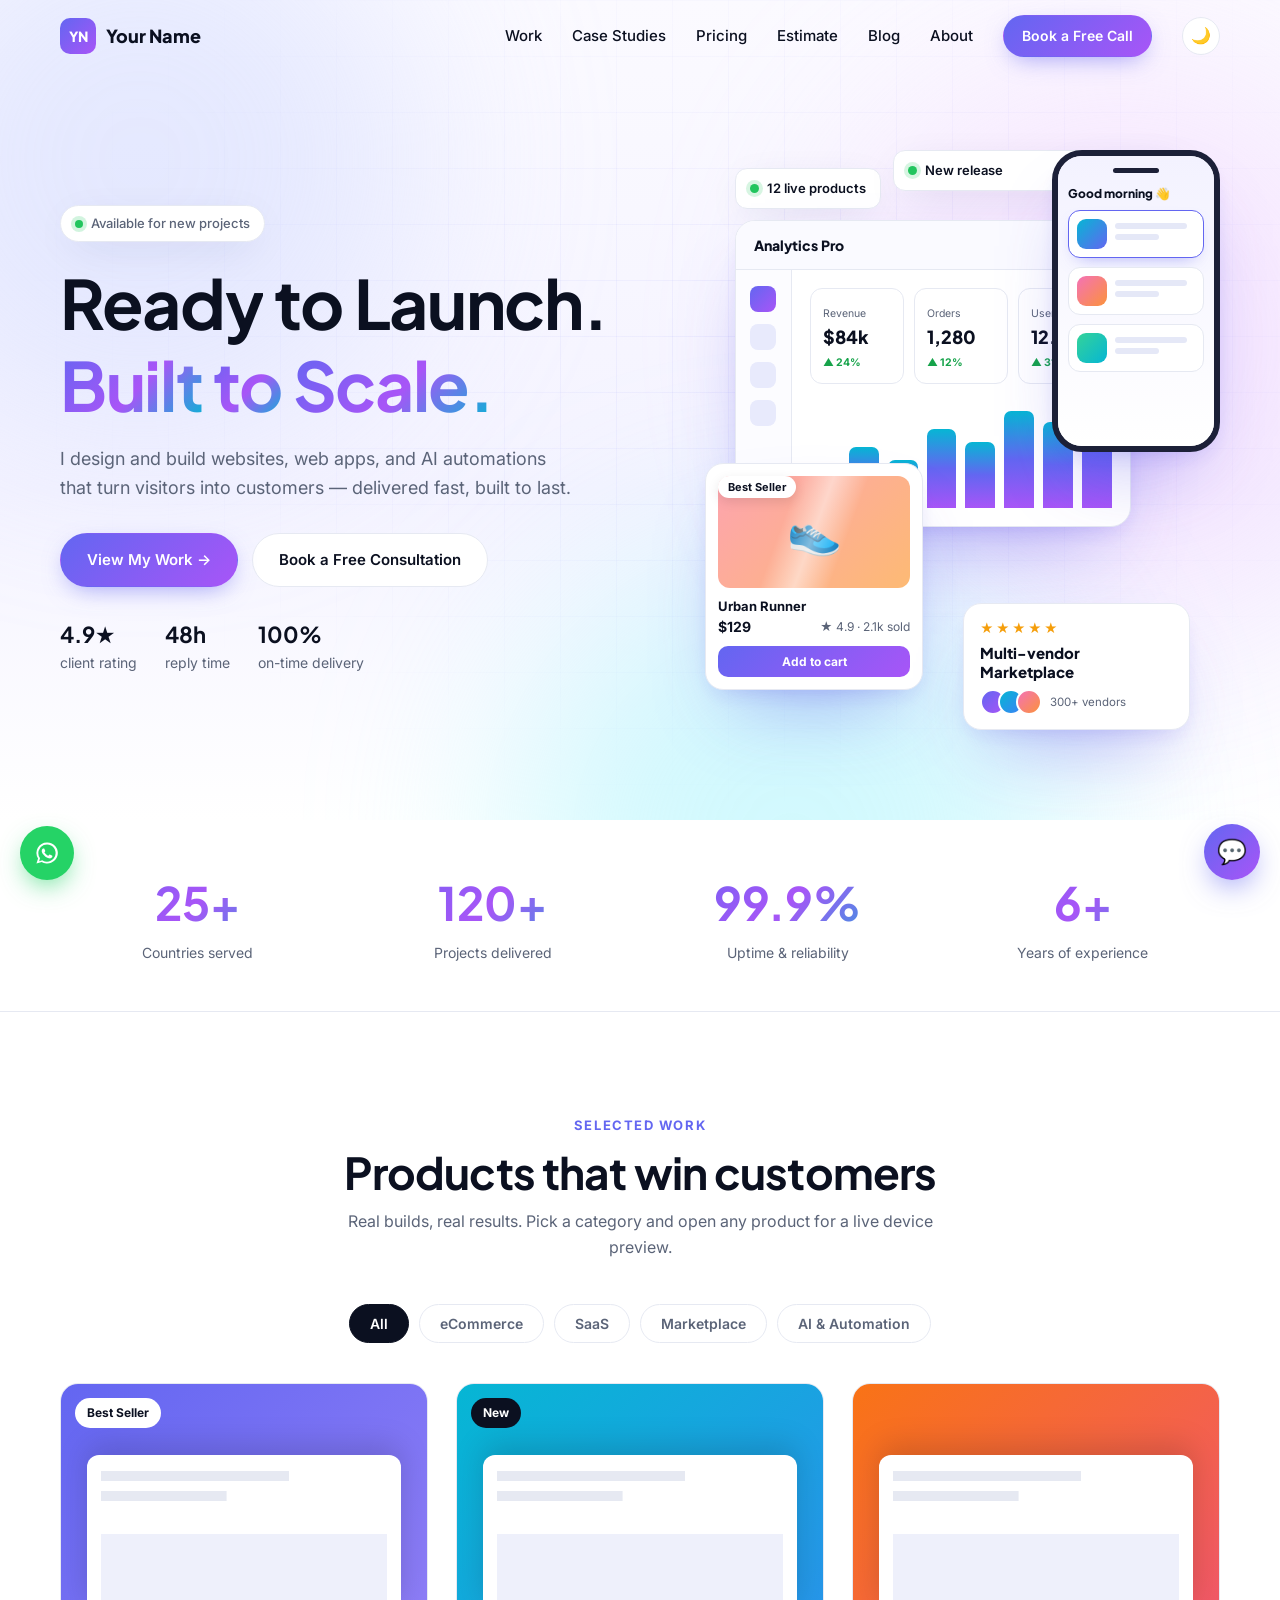
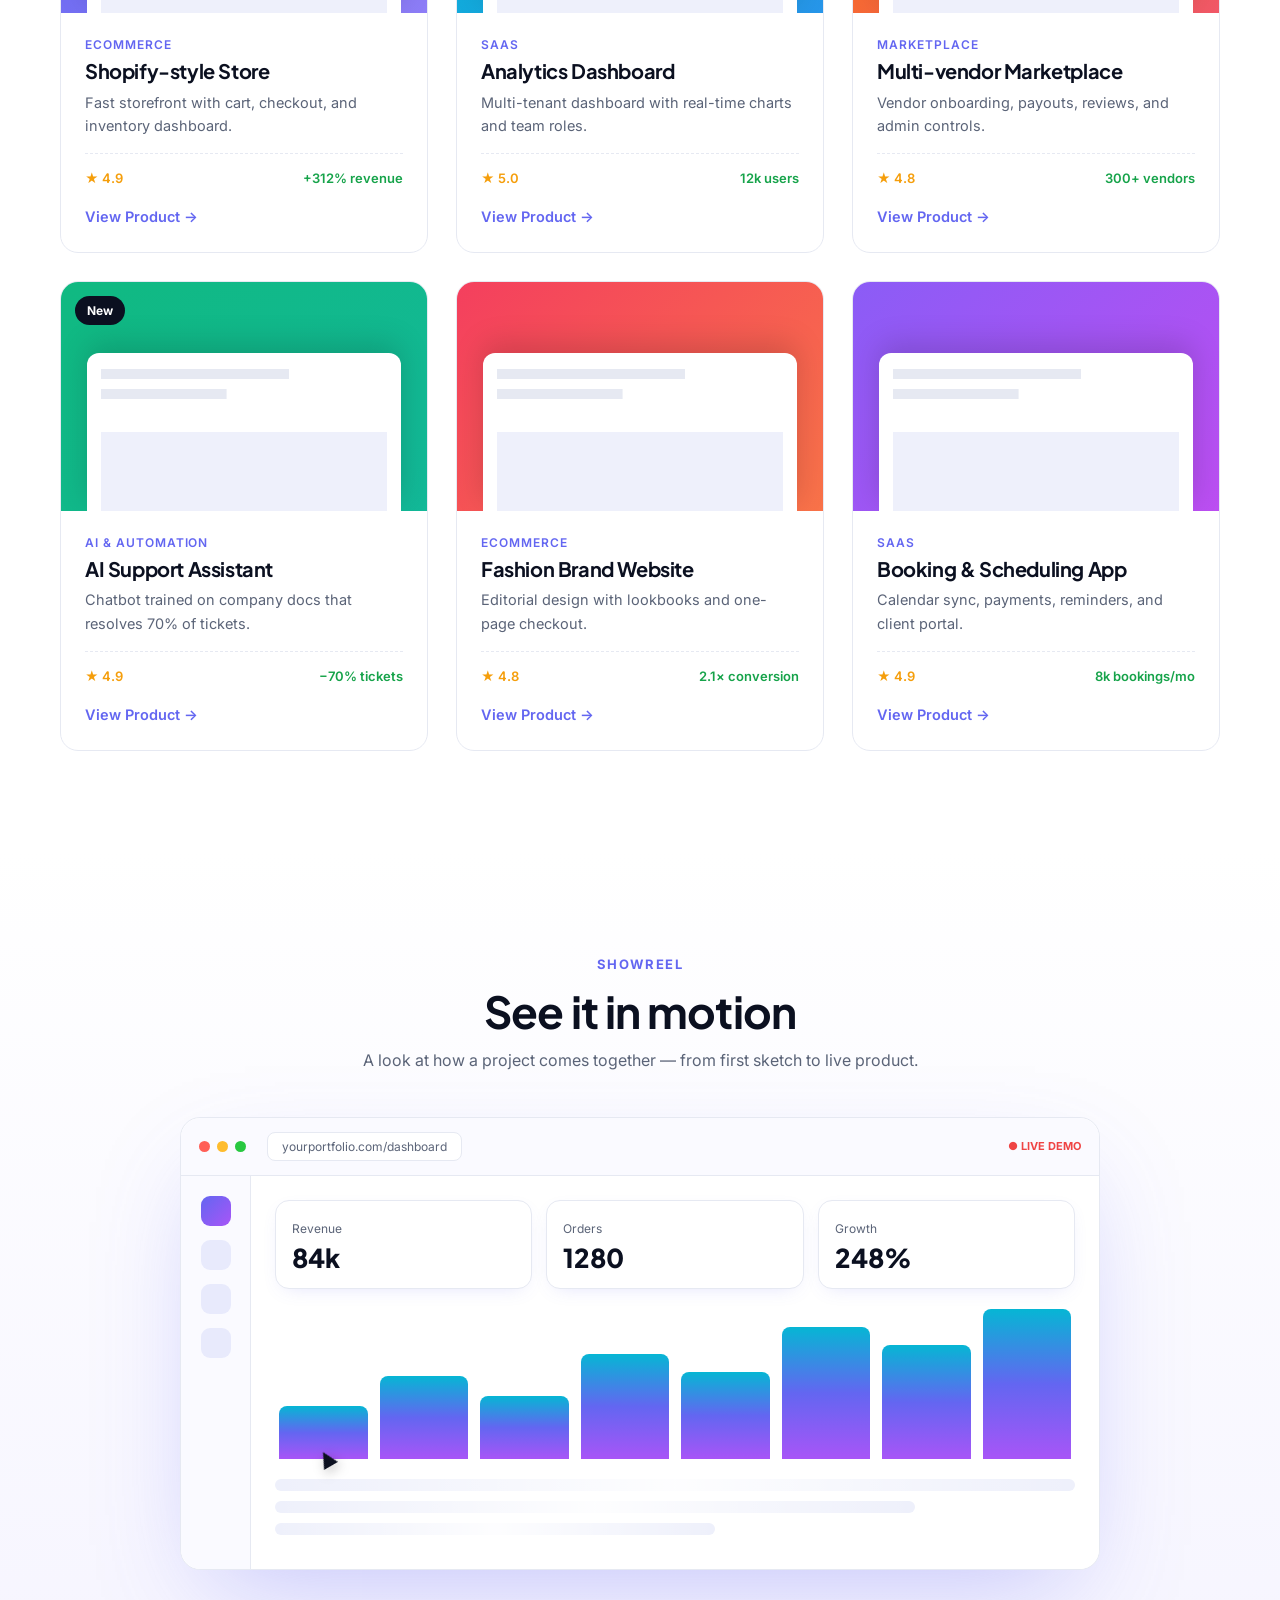
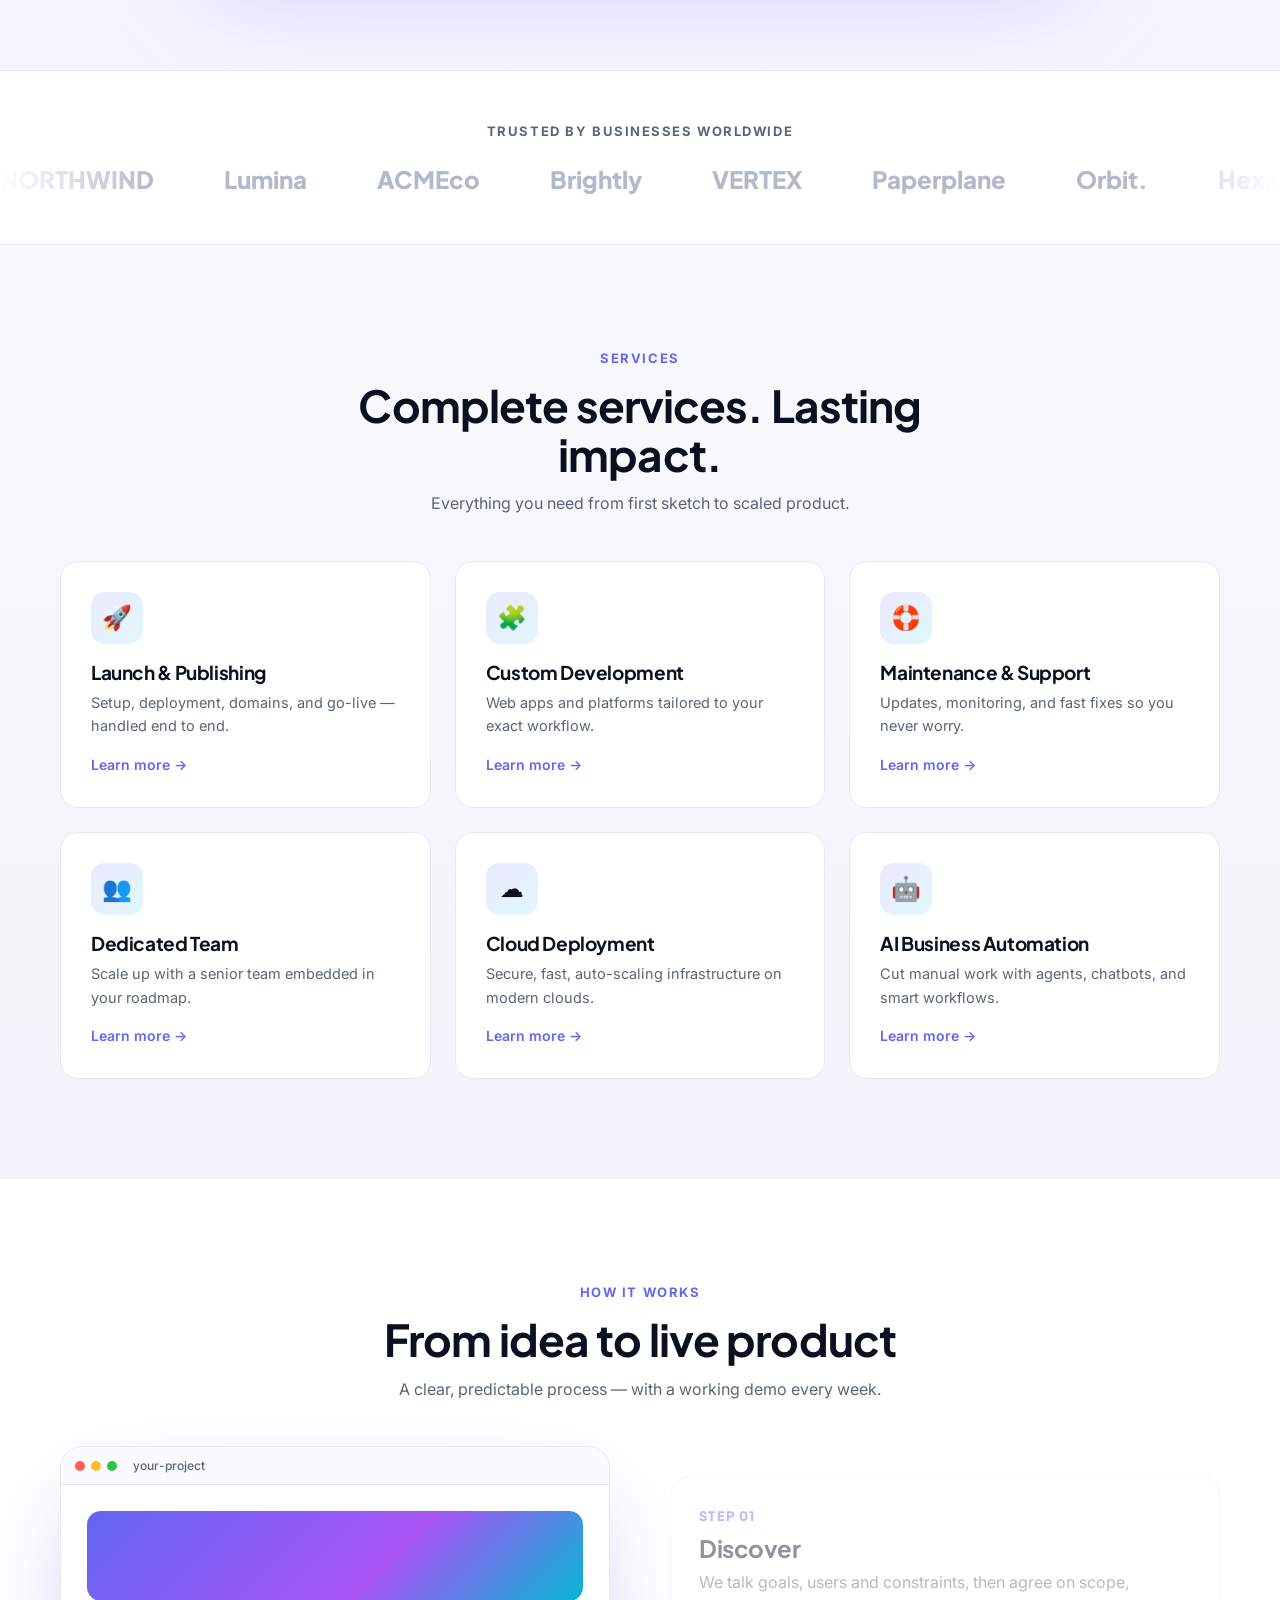
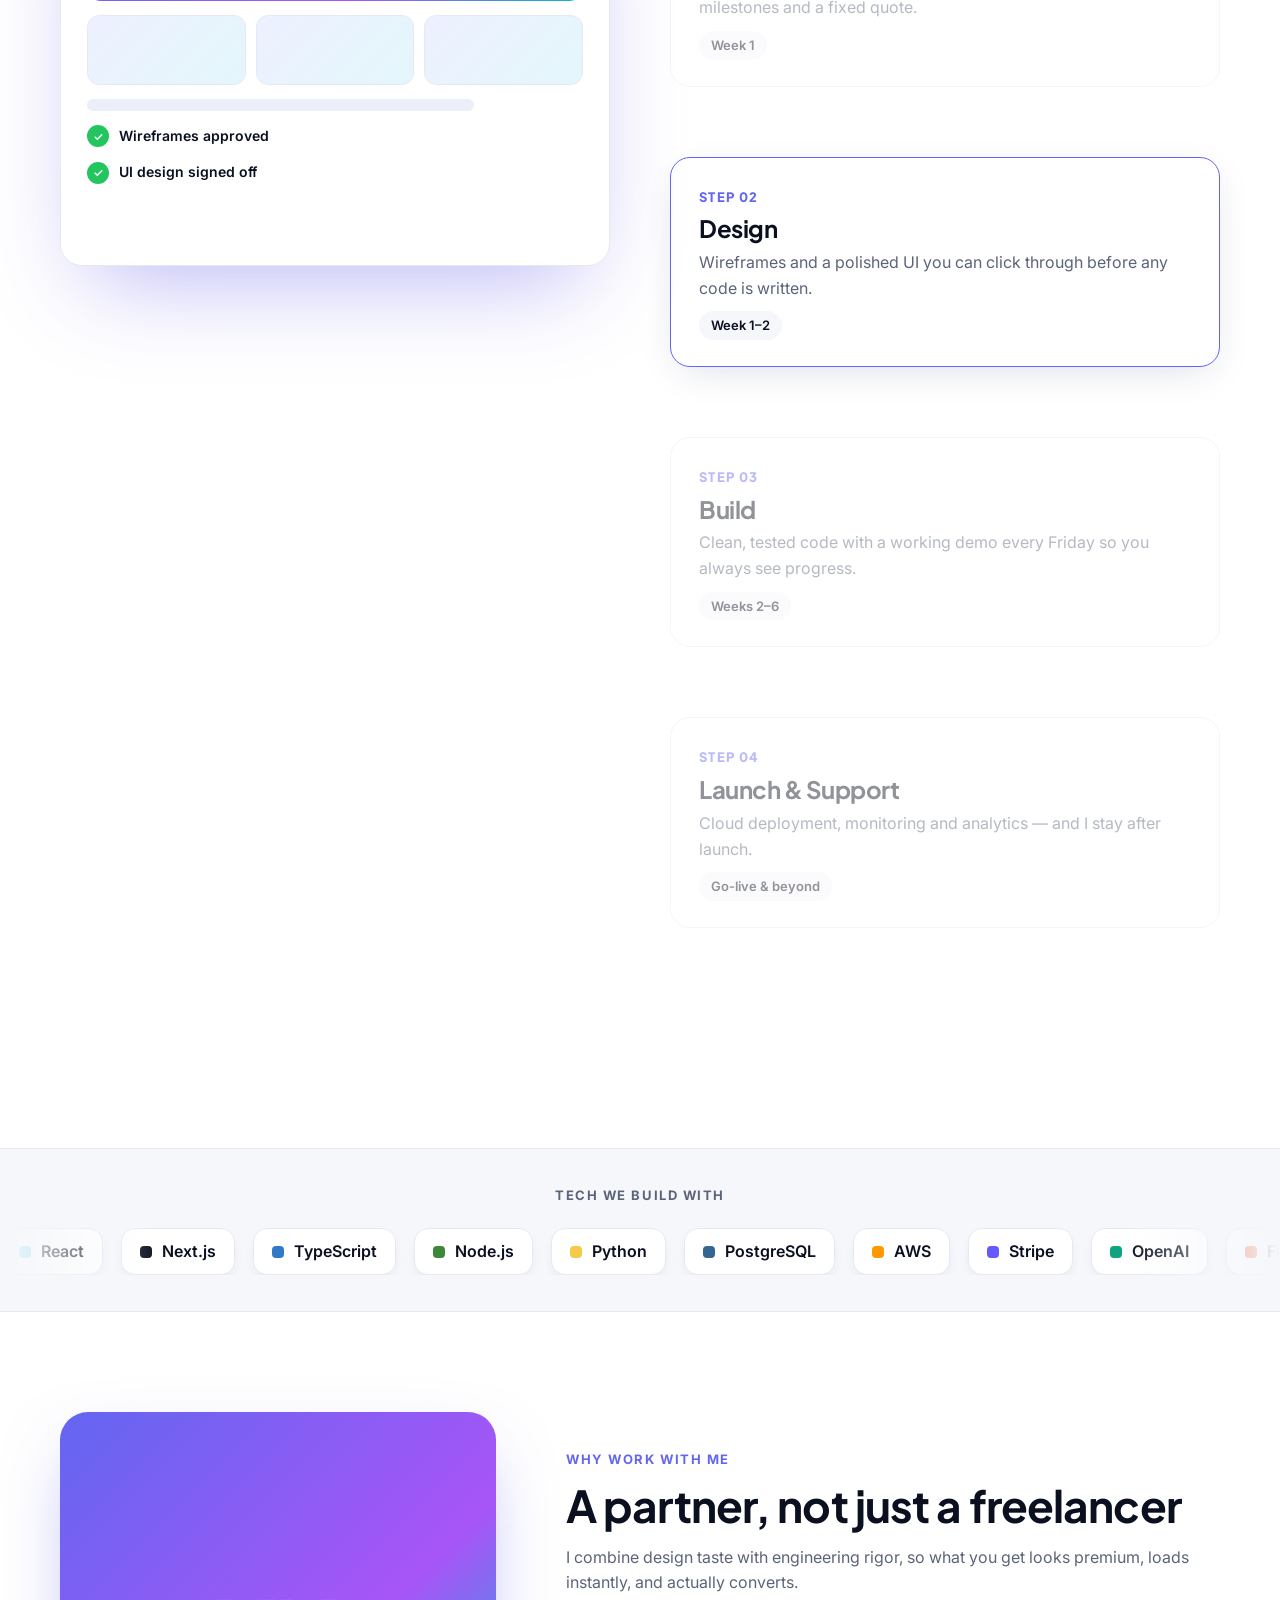
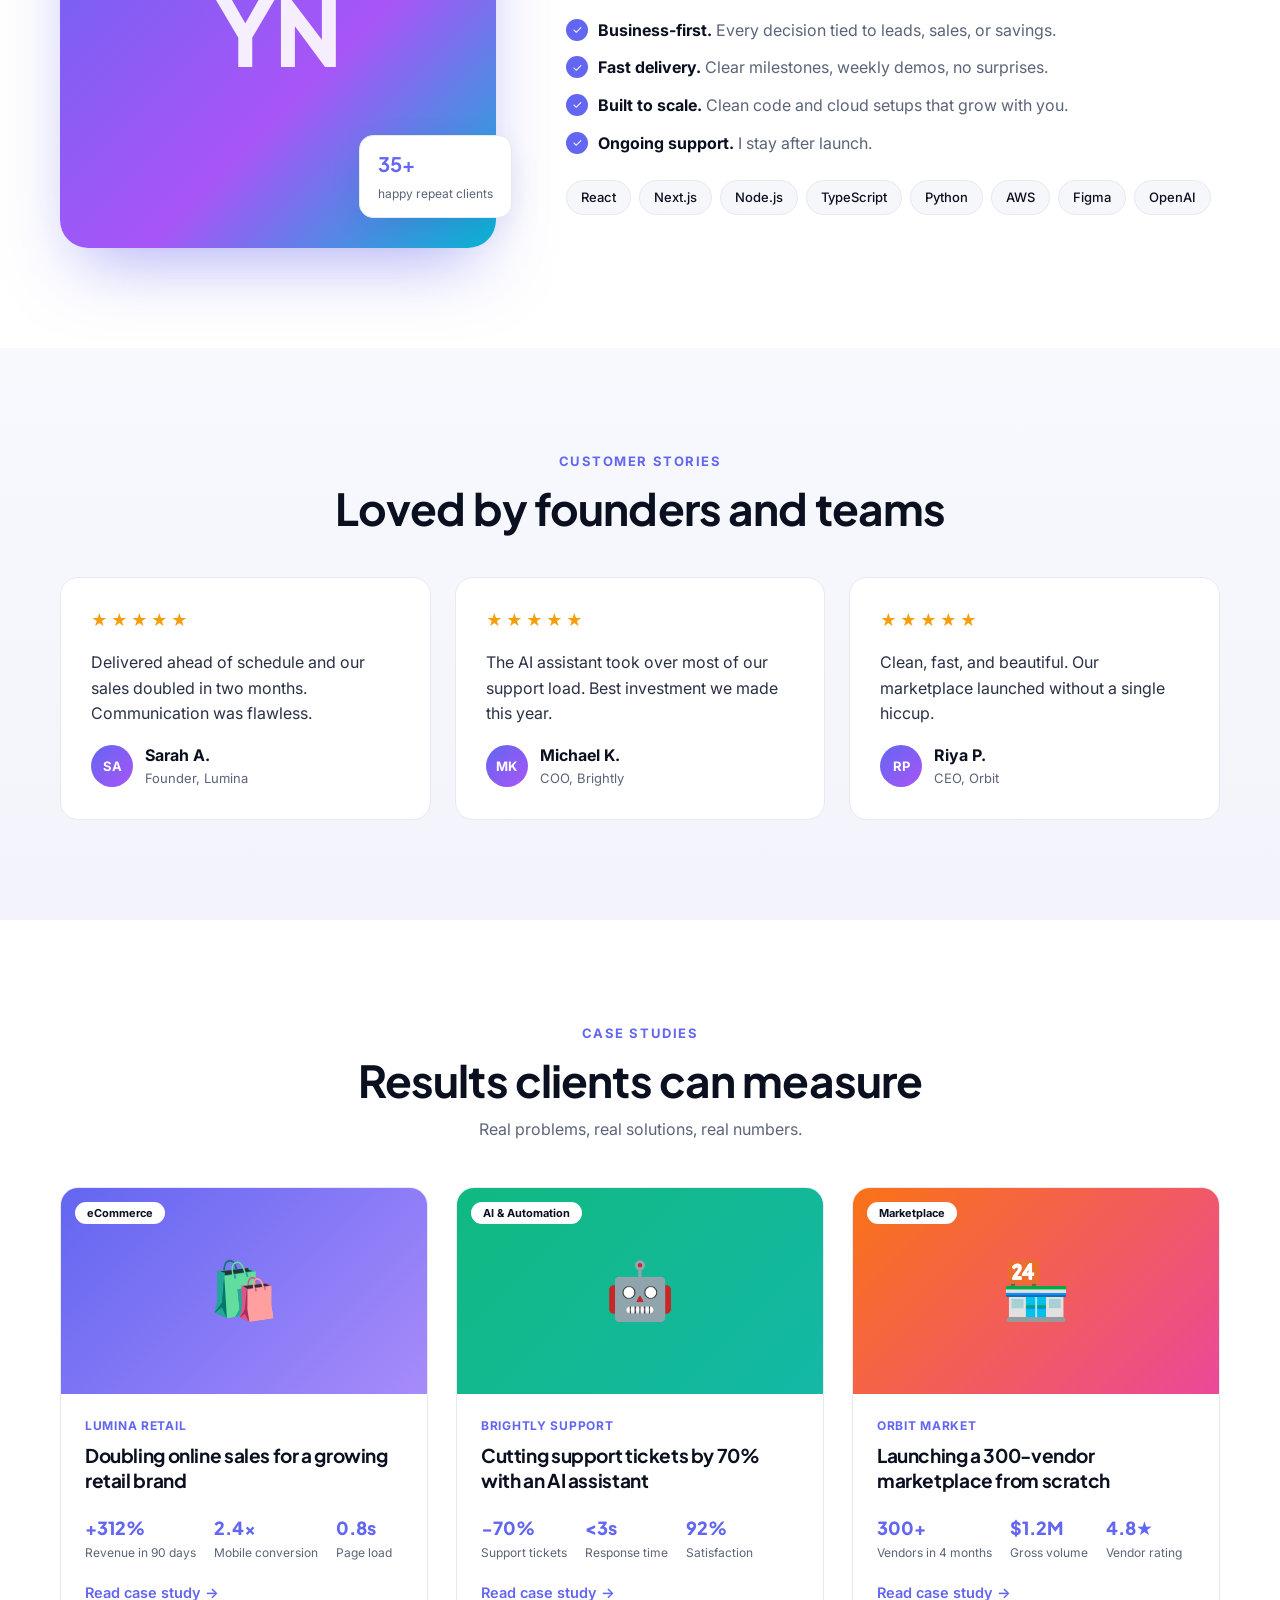
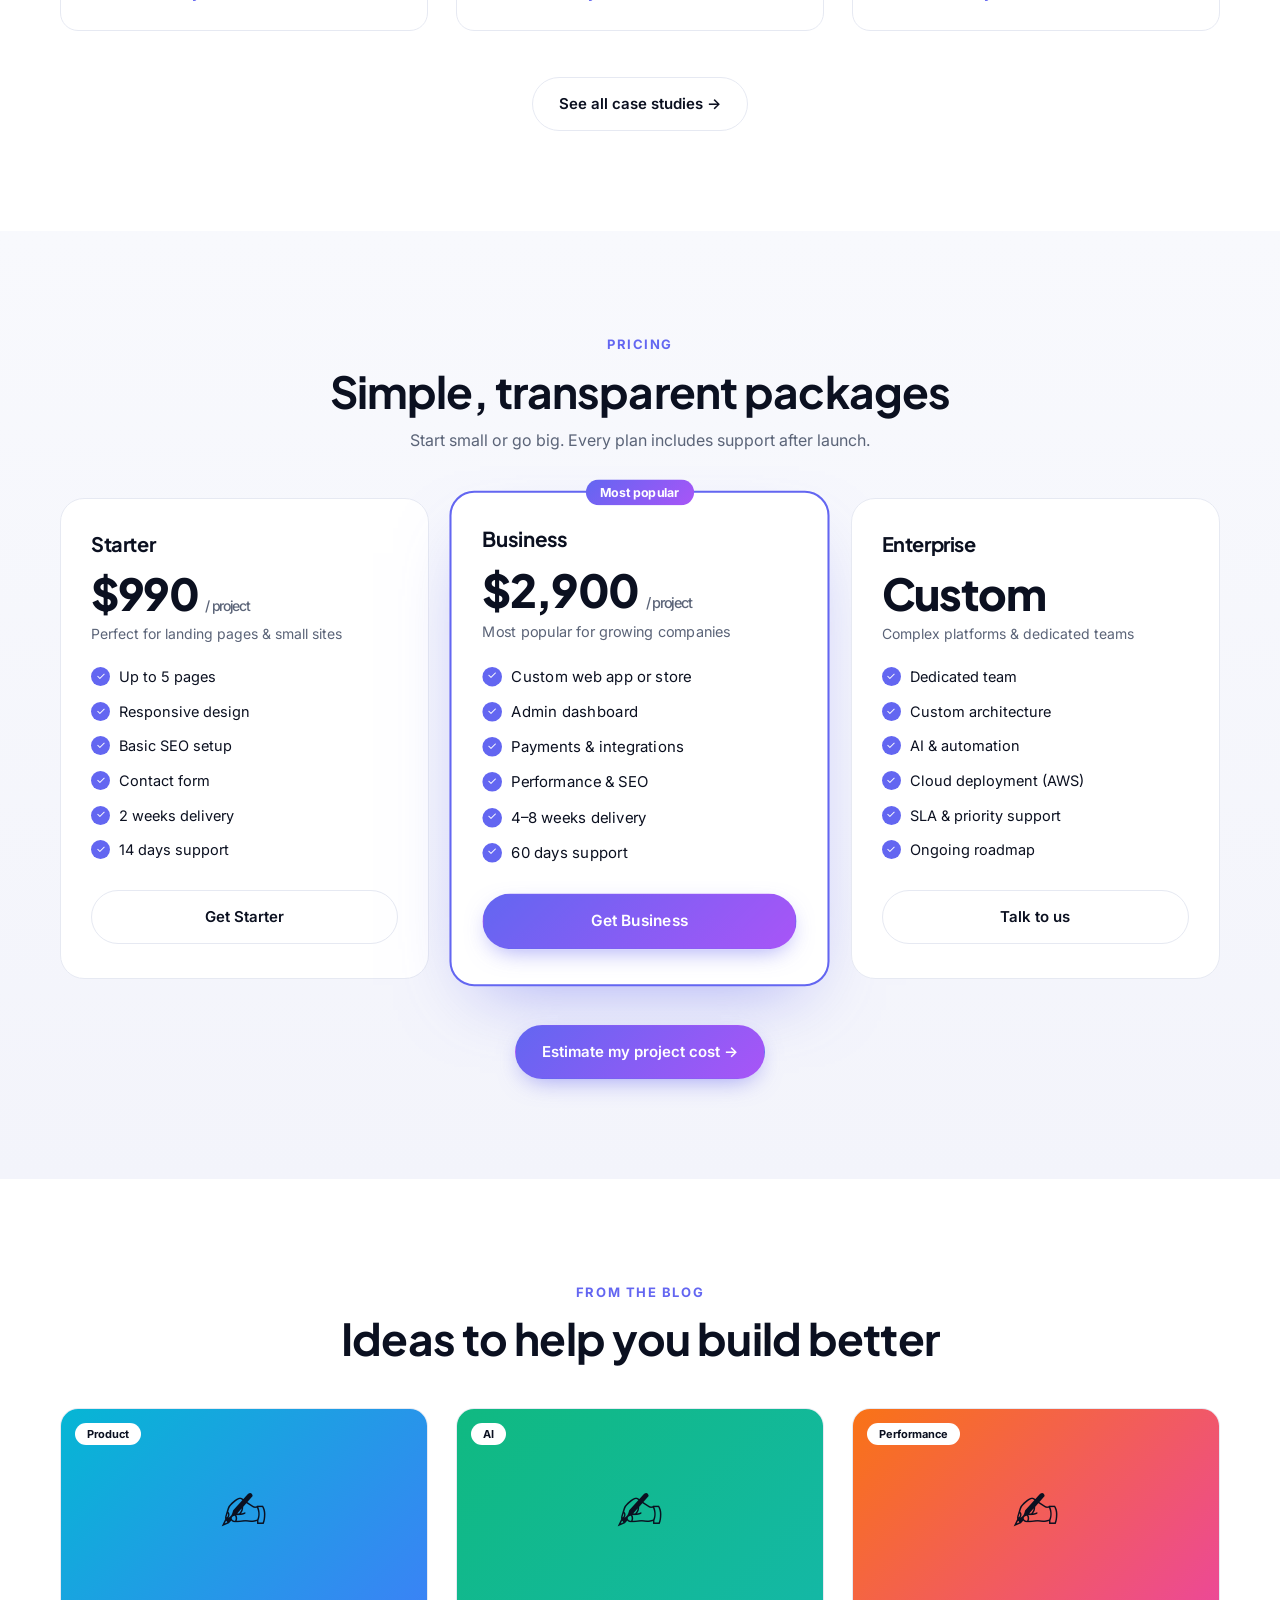
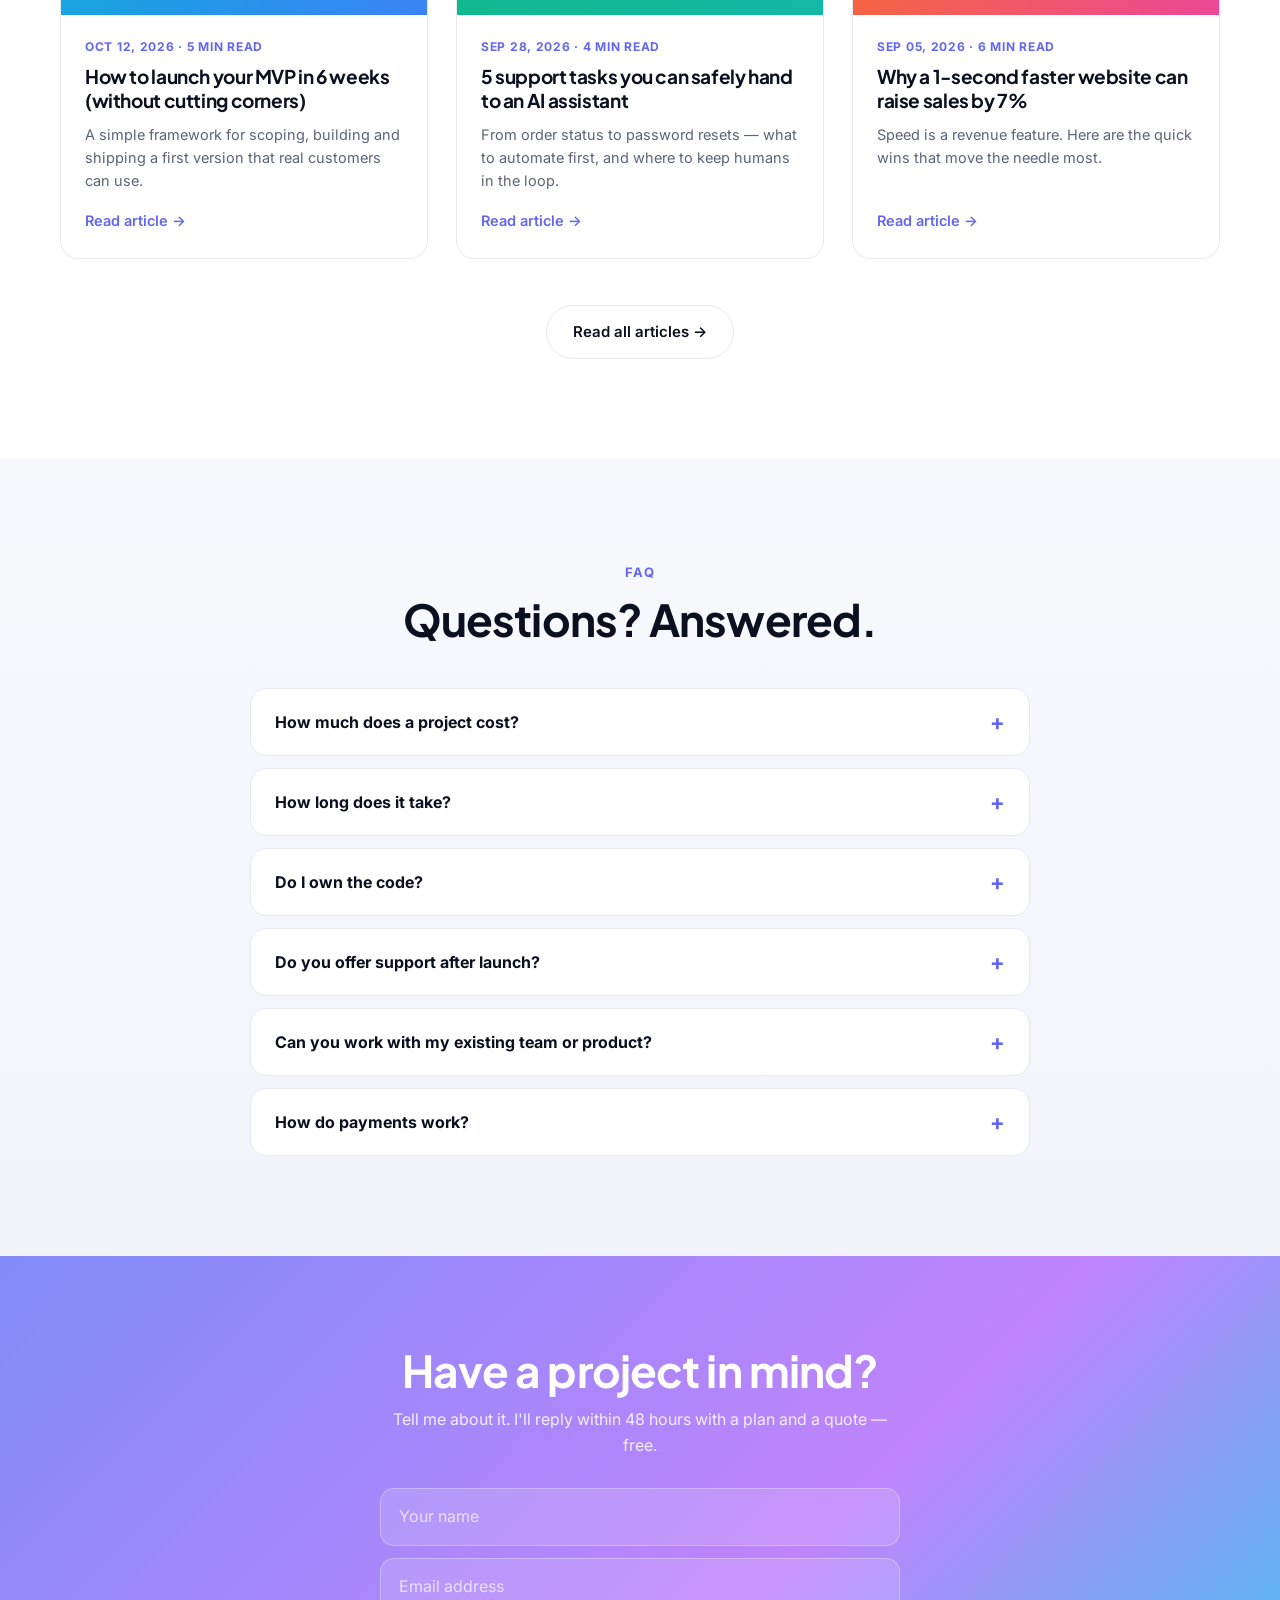
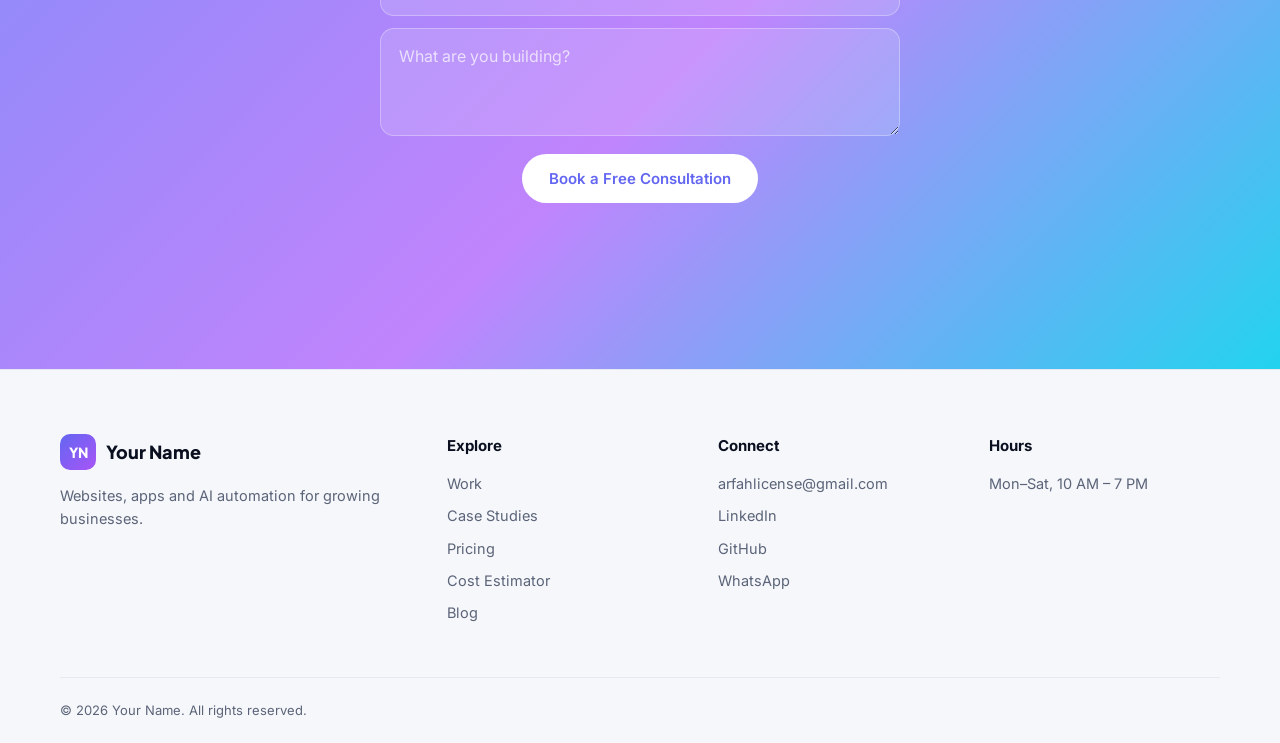
==== commit fc6fdacd: "Add product, case study, pricing, blog, calculator, booking and about pages Add scroll-story process" ====
--- a/index.html
+++ b/index.html
@@ -4,6 +4,10 @@
 <meta charset="UTF-8">
 <meta name="viewport" content="width=device-width, initial-scale=1">
 <title>Your Name — Websites, Apps & AI Automation for Growing Businesses</title>
+<meta property="og:title" content="Your Name — Websites, Apps & AI Automation"><meta property="og:type" content="website"><meta property="og:url" content="https://shafin5556.github.io/C_portfolio/">
+<meta name="theme-color" content="#6366f1">
+<link rel="canonical" href="https://shafin5556.github.io/C_portfolio/">
+<link rel="icon" href="data:image/svg+xml,%3Csvg xmlns='http://www.w3.org/2000/svg' viewBox='0 0 64 64'%3E%3Crect width='64' height='64' rx='16' fill='%236366f1'/%3E%3Ctext x='32' y='42' font-size='26' font-family='Arial' font-weight='800' text-anchor='middle' fill='white'%3EYN%3C/text%3E%3C/svg%3E">
 <meta name="description" content="Ready to launch. Built to scale. Custom web apps, ecommerce, and AI automation — shipped fast, built to last.">
 <link rel="preconnect" href="https://fonts.googleapis.com">
 <link rel="preconnect" href="https://fonts.gstatic.com" crossorigin>
@@ -13,8 +17,9 @@
 <link rel="stylesheet" href="light.css">
 <link rel="stylesheet" href="software.css">
 <link rel="stylesheet" href="products.css">
+<link rel="stylesheet" href="pages.css">
 </head>
-<body>
+<body data-page="home">
 <a class="skip" href="#main">Skip to main content</a>
 <div class="progress" id="progress"></div>
 <div class="cursor" id="cursor" aria-hidden="true"></div>
@@ -24,10 +29,12 @@
     <a href="#top" class="logo"><span class="logo__mark">YN</span> Your Name</a>
     <nav class="nav__links" id="navLinks" aria-label="Main">
       <a href="#work">Work</a>
-      <a href="#services">Services</a>
-      <a href="#about">About</a>
-      <a href="#stories">Reviews</a>
-      <a href="#contact" class="btn btn--primary btn--sm">Book a Free Call</a>
+      <a href="case-studies.html">Case Studies</a>
+      <a href="pricing.html">Pricing</a>
+      <a href="calculator.html">Estimate</a>
+      <a href="blog.html">Blog</a>
+      <a href="about.html">About</a>
+      <a href="book.html" class="btn btn--primary btn--sm">Book a Free Call</a>
     </nav>
     <button class="burger" id="burger" aria-label="Menu" aria-expanded="false"><span></span><span></span></button>
   </div>
@@ -112,7 +119,7 @@
     <div class="head reveal">
       <span class="eyebrow">Selected Work</span>
       <h2>Products that win customers</h2>
-      <p>Real builds, real results. Pick a category and open a live preview.</p>
+      <p>Real builds, real results. Pick a category and open any product for a live device preview.</p>
     </div>
     <div class="tabs reveal" id="tabs" role="tablist">
       <button class="tab is-active" data-filter="all">All</button>
@@ -128,7 +135,7 @@
           <small>eCommerce</small><h3>Shopify-style Store</h3>
           <p>Fast storefront with cart, checkout, and inventory dashboard.</p>
           <div class="card__meta"><span>★ 4.9</span><span>+312% revenue</span></div>
-          <a href="#" class="link">Live Preview ↗</a>
+          <a href="product.html?id=store" class="link">View Product →</a>
         </div>
       </article>
       <article class="card" data-cat="saas">
@@ -137,7 +144,7 @@
           <small>SaaS</small><h3>Analytics Dashboard</h3>
           <p>Multi-tenant dashboard with real-time charts and team roles.</p>
           <div class="card__meta"><span>★ 5.0</span><span>12k users</span></div>
-          <a href="#" class="link">Live Preview ↗</a>
+          <a href="product.html?id=analytics" class="link">View Product →</a>
         </div>
       </article>
       <article class="card" data-cat="marketplace">
@@ -146,7 +153,7 @@
           <small>Marketplace</small><h3>Multi-vendor Marketplace</h3>
           <p>Vendor onboarding, payouts, reviews, and admin controls.</p>
           <div class="card__meta"><span>★ 4.8</span><span>300+ vendors</span></div>
-          <a href="#" class="link">Live Preview ↗</a>
+          <a href="product.html?id=marketplace" class="link">View Product →</a>
         </div>
       </article>
       <article class="card" data-cat="ai">
@@ -155,7 +162,7 @@
           <small>AI &amp; Automation</small><h3>AI Support Assistant</h3>
           <p>Chatbot trained on company docs that resolves 70% of tickets.</p>
           <div class="card__meta"><span>★ 4.9</span><span>−70% tickets</span></div>
-          <a href="#" class="link">Live Preview ↗</a>
+          <a href="product.html?id=assistant" class="link">View Product →</a>
         </div>
       </article>
       <article class="card" data-cat="ecommerce">
@@ -164,7 +171,7 @@
           <small>eCommerce</small><h3>Fashion Brand Website</h3>
           <p>Editorial design with lookbooks and one-page checkout.</p>
           <div class="card__meta"><span>★ 4.8</span><span>2.1× conversion</span></div>
-          <a href="#" class="link">Live Preview ↗</a>
+          <a href="product.html?id=fashion" class="link">View Product →</a>
         </div>
       </article>
       <article class="card" data-cat="saas">
@@ -173,7 +180,7 @@
           <small>SaaS</small><h3>Booking &amp; Scheduling App</h3>
           <p>Calendar sync, payments, reminders, and client portal.</p>
           <div class="card__meta"><span>★ 4.9</span><span>8k bookings/mo</span></div>
-          <a href="#" class="link">Live Preview ↗</a>
+          <a href="product.html?id=booking" class="link">View Product →</a>
         </div>
       </article>
     </div>
@@ -225,6 +232,32 @@
     </div>
   </div>
 </section>
+
+
+<!-- PROCESS / SCROLL STORY -->
+<section class="section" id="process">
+  <div class="container">
+    <div class="head reveal"><span class="eyebrow">How it works</span><h2>From idea to live product</h2><p>A clear, predictable process — with a working demo every week.</p></div>
+    <div class="story">
+      <div class="story__stick reveal"><div class="story__device"><div class="win__bar"><i></i><i></i><i></i><span>your-project</span></div>
+        <div class="story__screen">
+          <div class="story__pane on"><div class="sk m"></div><div class="sk s"></div><div class="cols"><i></i><i></i><i></i></div><div class="ok">Goals &amp; users defined</div><div class="ok">Scope &amp; timeline agreed</div></div>
+          <div class="story__pane"><div class="blk g"></div><div class="cols"><i class="f"></i><i class="f"></i><i class="f"></i></div><div class="sk m"></div><div class="ok">Wireframes approved</div><div class="ok">UI design signed off</div></div>
+          <div class="story__pane"><div class="blk"></div><div class="sk"></div><div class="sk m"></div><div class="sk s"></div><div class="ok">Weekly demo shipped</div><div class="ok">Tests passing</div></div>
+          <div class="story__pane"><div class="rocket">🚀</div><div class="ok">Deployed to the cloud</div><div class="ok">Analytics &amp; monitoring live</div><div class="ok">Support active</div></div>
+        </div></div></div>
+      <div class="steps">
+        <div class="step"><b>STEP 01</b><h3>Discover</h3><p>We talk goals, users and constraints, then agree on scope, milestones and a fixed quote.</p><span>Week 1</span></div>
+        <div class="step"><b>STEP 02</b><h3>Design</h3><p>Wireframes and a polished UI you can click through before any code is written.</p><span>Week 1–2</span></div>
+        <div class="step"><b>STEP 03</b><h3>Build</h3><p>Clean, tested code with a working demo every Friday so you always see progress.</p><span>Weeks 2–6</span></div>
+        <div class="step"><b>STEP 04</b><h3>Launch &amp; Support</h3><p>Cloud deployment, monitoring and analytics — and I stay after launch.</p><span>Go-live &amp; beyond</span></div>
+      </div>
+    </div>
+  </div>
+</section>
+
+<!-- TECH -->
+<section class="tech"><p class="eyebrow center">Tech we build with</p><div class="marquee"><div class="marquee__track" id="techTrack"></div></div></section>
 
 <!-- ABOUT -->
 <section class="section" id="about">
@@ -260,6 +293,42 @@
   </div>
 </section>
 
+
+<!-- CASE STUDIES -->
+<section class="section" id="cases">
+  <div class="container">
+    <div class="head reveal"><span class="eyebrow">Case Studies</span><h2>Results clients can measure</h2><p>Real problems, real solutions, real numbers.</p></div>
+    <div class="cgrid" id="casesGrid"></div>
+    <div class="cta-strip"><a class="btn btn--ghost" href="case-studies.html">See all case studies →</a></div>
+  </div>
+</section>
+
+<!-- PRICING -->
+<section class="section section--alt" id="pricing">
+  <div class="container">
+    <div class="head reveal"><span class="eyebrow">Pricing</span><h2>Simple, transparent packages</h2><p>Start small or go big. Every plan includes support after launch.</p></div>
+    <div class="plans" id="plansGrid"></div>
+    <div class="cta-strip"><a class="btn btn--primary" href="calculator.html">Estimate my project cost →</a></div>
+  </div>
+</section>
+
+<!-- BLOG -->
+<section class="section" id="blog">
+  <div class="container">
+    <div class="head reveal"><span class="eyebrow">From the blog</span><h2>Ideas to help you build better</h2></div>
+    <div class="cgrid" id="blogGrid"></div>
+    <div class="cta-strip"><a class="btn btn--ghost" href="blog.html">Read all articles →</a></div>
+  </div>
+</section>
+
+<!-- FAQ -->
+<section class="section section--alt" id="faq">
+  <div class="container">
+    <div class="head reveal"><span class="eyebrow">FAQ</span><h2>Questions? Answered.</h2></div>
+    <div class="faq" id="faqList"></div>
+  </div>
+</section>
+
 <!-- CTA / CONTACT -->
 <section class="cta" id="contact">
   <div class="container cta__inner reveal">
@@ -279,14 +348,17 @@
 <footer class="footer">
   <div class="container footer__grid">
     <div><a href="#top" class="logo logo--light"><span class="logo__mark">YN</span> Your Name</a><p>Websites, apps and AI automation for growing businesses.</p></div>
-    <div><h4>Explore</h4><a href="#work">Work</a><a href="#services">Services</a><a href="#about">About</a></div>
+    <div><h4>Explore</h4><a href="#work">Work</a><a href="case-studies.html">Case Studies</a><a href="pricing.html">Pricing</a><a href="calculator.html">Cost Estimator</a><a href="blog.html">Blog</a></div>
     <div><h4>Connect</h4><a href="mailto:arfahlicense@gmail.com">arfahlicense@gmail.com</a><a href="#">LinkedIn</a><a href="#">GitHub</a><a href="#">WhatsApp</a></div>
     <div><h4>Hours</h4><p>Mon–Sat, 10 AM – 7 PM</p></div>
   </div>
   <div class="container footer__bar">© <span id="yr"></span> Your Name. All rights reserved.</div>
 </footer>
 
+<script src="data.js"></script>
 <script src="script.js"></script>
+<script src="common.js"></script>
+<script src="pages.js"></script>
 <script src="premium.js"></script>
 <script src="hero.js"></script>
 </body>
--- a/pages.css
+++ b/pages.css
@@ -0,0 +1,278 @@
+/* ===== Pages, widgets, new sections, dark theme ===== */
+body{animation:pagein .6s ease both}
+@keyframes pagein{from{opacity:0}}
+
+.sub main{padding-top:72px}
+.pagehead{padding:70px 0 50px;text-align:center;background:linear-gradient(180deg,#f4f3ff,#fff)}
+.pagehead h1{font-size:clamp(34px,5vw,54px);margin:6px 0 12px}
+.pagehead p{color:var(--mut);max-width:620px;margin:auto}
+.crumbs{font-size:13px;color:var(--mut);margin-bottom:14px}
+.crumbs a:hover{color:var(--p)}
+.gradtext{background:linear-gradient(135deg,var(--p),var(--p2) 55%,var(--p3));-webkit-background-clip:text;background-clip:text;color:transparent}
+
+/* theme button / wa / chat / loader */
+.themebtn{border:1px solid var(--line);background:#fff;width:38px;height:38px;border-radius:50%;cursor:pointer;font-size:16px;transition:.2s}
+.themebtn:hover{transform:rotate(20deg) scale(1.08)}
+.wa{position:fixed;left:20px;bottom:20px;width:54px;height:54px;border-radius:50%;background:#25d366;display:grid;place-items:center;z-index:70;box-shadow:0 10px 26px -6px rgba(37,211,102,.7);transition:.25s}
+.wa:hover{transform:scale(1.1)}
+.chat{position:fixed;right:20px;bottom:20px;z-index:70}
+.chat__fab{width:56px;height:56px;border-radius:50%;border:0;background:linear-gradient(135deg,var(--p),var(--p2));color:#fff;font-size:24px;cursor:pointer;box-shadow:0 12px 30px -8px rgba(99,102,241,.7);transition:.25s}
+.chat__fab:hover{transform:scale(1.08)}
+.chat__box{position:absolute;right:0;bottom:70px;width:340px;max-width:calc(100vw - 40px);background:#fff;border:1px solid var(--line);border-radius:20px;box-shadow:0 30px 70px -20px rgba(40,40,120,.4);overflow:hidden;display:flex;flex-direction:column;animation:pop .3s}
+.chat__box[hidden]{display:none}
+.chat__head{padding:14px 16px;background:linear-gradient(135deg,var(--p),var(--p2));color:#fff;position:relative}
+.chat__head b{display:block}.chat__head small{opacity:.85;font-size:11.5px}
+.chat__head button{position:absolute;right:12px;top:12px;background:none;border:0;color:#fff;cursor:pointer;font-size:16px}
+.chat__log{height:240px;overflow:auto;padding:14px;display:flex;flex-direction:column;gap:8px;background:#fafaff}
+.msg{max-width:84%;padding:9px 13px;border-radius:14px;font-size:14px;line-height:1.45}
+.msg.bot{background:#fff;border:1px solid var(--line);align-self:flex-start}
+.msg.me{background:var(--p);color:#fff;align-self:flex-end}
+.msg a{color:var(--p);font-weight:600;text-decoration:underline}
+.chat__quick{display:flex;flex-wrap:wrap;gap:6px;padding:8px 12px 0}
+.chat__quick button{font:600 12px Inter;border:1px solid var(--line);background:#fff;border-radius:999px;padding:6px 12px;cursor:pointer;color:var(--p)}
+.chat__quick button:hover{background:var(--p);color:#fff}
+.chat__form{display:flex;gap:8px;padding:12px}
+.chat__form input{flex:1;border:1px solid var(--line);border-radius:12px;padding:10px 12px;font:inherit;background:#fff;color:var(--ink)}
+.chat__form button{border:0;background:var(--p);color:#fff;border-radius:12px;width:42px;cursor:pointer}
+.loader{position:fixed;inset:0;z-index:200;background:#fff;display:grid;place-content:center;justify-items:center;gap:18px;transition:opacity .6s,transform .6s}
+.loader.out{opacity:0;transform:scale(1.04);pointer-events:none}
+.loader__mark{width:74px;height:74px;border-radius:20px;display:grid;place-items:center;font:800 26px 'Plus Jakarta Sans';color:#fff;background:linear-gradient(135deg,var(--p),var(--p2));animation:loadpulse 1s ease-in-out infinite}
+@keyframes loadpulse{50%{transform:scale(1.1) rotate(4deg)}}
+.loader__bar{width:140px;height:4px;background:var(--line);border-radius:4px;overflow:hidden}
+.loader__bar i{display:block;height:100%;width:100%;background:linear-gradient(90deg,var(--p),var(--p3));transform:translateX(-100%);animation:ld .9s forwards}
+@keyframes ld{to{transform:none}}
+
+/* ---- scroll story (process) ---- */
+.story{display:grid;grid-template-columns:1fr 1fr;gap:60px;align-items:start}
+.story__stick{position:sticky;top:110px}
+.story__device{background:#fff;border:1px solid var(--line);border-radius:22px;box-shadow:0 40px 90px -30px rgba(79,70,229,.4);overflow:hidden}
+.story__screen{min-height:380px;padding:26px;display:grid;gap:16px;align-content:start;position:relative}
+.story__pane{position:absolute;inset:26px;opacity:0;transform:translateY(18px) scale(.98);transition:.6s cubic-bezier(.2,.8,.2,1);display:grid;gap:14px;align-content:start}
+.story__pane.on{opacity:1;transform:none}
+.sk{height:12px;border-radius:8px;background:#eceef8}
+.sk.s{width:55%}.sk.m{width:78%}
+.blk{height:90px;border-radius:14px;background:linear-gradient(135deg,#e9e8ff,#d9f4fb)}
+.blk.g{background:linear-gradient(135deg,var(--p),var(--p2) 60%,var(--p3))}
+.cols{display:grid;grid-template-columns:repeat(3,1fr);gap:10px}
+.cols i{height:70px;border-radius:12px;background:#f1f2fb;border:1px dashed #cfd3ee}
+.cols i.f{background:linear-gradient(135deg,#eef0ff,#e3f7fb);border:1px solid var(--line)}
+.rocket{font-size:70px;text-align:center;animation:bob2 3s ease-in-out infinite}
+.ok{display:flex;align-items:center;gap:10px;font-weight:600;font-size:14px}
+.ok::before{content:"✓";width:22px;height:22px;border-radius:50%;background:#22c55e;color:#fff;display:grid;place-items:center;font-size:12px}
+.steps{display:grid;gap:70px;padding:30px 0 120px}
+.step{padding:26px 28px;border-radius:20px;border:1px solid var(--line);background:#fff;opacity:.45;transition:.4s}
+.step.on{opacity:1;border-color:var(--p);box-shadow:var(--sh)}
+.step b{font:800 13px 'Plus Jakarta Sans';color:var(--p);letter-spacing:.1em}
+.step h3{font-size:24px;margin:6px 0 8px}
+.step p{color:var(--mut)}
+.step span{display:inline-block;margin-top:10px;font-size:13px;font-weight:600;background:var(--alt);padding:4px 12px;border-radius:999px}
+
+/* ---- tech marquee ---- */
+.tech{padding:36px 0;overflow:hidden;border-block:1px solid var(--line);background:var(--alt)}
+.tech .marquee__track{gap:18px;animation-duration:36s}
+.tchip{display:flex;align-items:center;gap:10px;background:#fff;border:1px solid var(--line);border-radius:14px;padding:10px 18px;font-weight:600;white-space:nowrap;box-shadow:0 6px 16px -10px rgba(40,40,120,.3)}
+.tchip i{width:12px;height:12px;border-radius:4px}
+
+/* ---- pricing ---- */
+.plans{display:grid;grid-template-columns:repeat(3,1fr);gap:26px;align-items:stretch}
+.plan{background:#fff;border:1px solid var(--line);border-radius:24px;padding:34px 30px;display:flex;flex-direction:column;position:relative;transition:.3s}
+.plan:hover{transform:translateY(-6px);box-shadow:var(--sh)}
+.plan.feat{border:2px solid var(--p);box-shadow:0 30px 70px -30px rgba(99,102,241,.55);transform:scale(1.03)}
+.plan.feat:hover{transform:scale(1.03) translateY(-6px)}
+.plan .ribbon{position:absolute;top:-13px;left:50%;transform:translateX(-50%);background:linear-gradient(135deg,var(--p),var(--p2));color:#fff;font:700 12px Inter;padding:5px 14px;border-radius:999px}
+.plan h3{font-size:20px}
+.plan .pr{font:800 44px 'Plus Jakarta Sans';margin:10px 0 2px;letter-spacing:-.03em}
+.plan .pr small{font:500 14px Inter;color:var(--mut)}
+.plan .nt{color:var(--mut);font-size:14px;margin-bottom:20px}
+.plan ul{display:grid;gap:11px;margin-bottom:28px;flex:1}
+.plan li{padding-left:28px;position:relative;font-size:14.5px}
+.plan li::before{content:"✓";position:absolute;left:0;color:#fff;background:var(--p);width:19px;height:19px;border-radius:50%;font-size:11px;display:grid;place-items:center;top:2px}
+.plan .btn{width:100%}
+
+/* ---- faq ---- */
+.faq{max-width:780px;margin:auto;display:grid;gap:12px}
+.qa{background:#fff;border:1px solid var(--line);border-radius:16px;overflow:hidden;transition:.3s}
+.qa.open{border-color:var(--p);box-shadow:var(--sh)}
+.qa button{width:100%;text-align:left;background:none;border:0;padding:20px 24px;font:700 16px Inter;color:var(--ink);cursor:pointer;display:flex;justify-content:space-between;gap:16px;align-items:center}
+.qa button::after{content:"+";font-size:22px;color:var(--p);transition:.3s}
+.qa.open button::after{transform:rotate(45deg)}
+.qa .ans{max-height:0;overflow:hidden;transition:max-height .4s;padding:0 24px;color:var(--mut)}
+.qa.open .ans{padding-bottom:20px}
+
+/* ---- case / blog cards ---- */
+.cgrid{display:grid;grid-template-columns:repeat(3,1fr);gap:28px}
+.ccard{background:#fff;border:1px solid var(--line);border-radius:var(--r);overflow:hidden;display:flex;flex-direction:column;transition:.3s}
+.ccard:hover{transform:translateY(-8px);box-shadow:var(--sh)}
+.ccard__img{aspect-ratio:16/9;display:grid;place-items:center;font-size:56px;position:relative}
+.ccard__img em{position:absolute;left:14px;top:14px;font:700 11px Inter;font-style:normal;background:#fff;padding:4px 12px;border-radius:999px}
+.ccard__body{padding:22px 24px 26px;display:flex;flex-direction:column;flex:1}
+.ccard__body small{color:var(--p);font-weight:700;font-size:12px;letter-spacing:.06em;text-transform:uppercase}
+.ccard__body h3{font-size:19px;margin:8px 0 10px;line-height:1.3}
+.ccard__body p{color:var(--mut);font-size:14.5px}
+.ccard__body .link{margin-top:auto;padding-top:16px}
+.mini{display:flex;gap:18px;margin:14px 0 0;flex-wrap:wrap}
+.mini b{font:800 18px 'Plus Jakarta Sans';color:var(--p);display:block}
+.mini span{font-size:12px;color:var(--mut)}
+
+/* ---- detail pages ---- */
+.detail{padding:60px 0 90px}
+.dgrid{display:grid;grid-template-columns:1.5fr 1fr;gap:56px;align-items:start}
+.dgrid h2{font-size:28px;margin:34px 0 14px}
+.dgrid h2:first-child{margin-top:0}
+.dgrid p,.dgrid li{color:var(--mut)}
+.flist{display:grid;grid-template-columns:1fr 1fr;gap:12px}
+.flist li{padding:14px 16px 14px 44px;background:var(--alt);border:1px solid var(--line);border-radius:14px;position:relative;color:var(--ink)!important;font-weight:500;font-size:14.5px}
+.flist li::before{content:"✓";position:absolute;left:14px;top:13px;width:20px;height:20px;border-radius:50%;background:var(--p);color:#fff;font-size:11px;display:grid;place-items:center}
+.side{position:sticky;top:100px;background:#fff;border:1px solid var(--line);border-radius:22px;padding:28px;box-shadow:var(--sh)}
+.side .price{font:800 34px 'Plus Jakarta Sans';margin:4px 0}
+.side .btn{width:100%;margin-top:12px}
+.side hr{border:0;border-top:1px dashed var(--line);margin:20px 0}
+.tags{display:flex;flex-wrap:wrap;gap:8px}
+.tags span{padding:6px 14px;border-radius:999px;background:var(--alt);border:1px solid var(--line);font-size:13px;font-weight:500;color:var(--ink)}
+.dhero{border-radius:26px;padding:60px 40px 0;display:grid;place-items:center;overflow:hidden;min-height:200px;margin-bottom:40px}
+.res{display:grid;grid-template-columns:repeat(3,1fr);gap:16px;margin:10px 0}
+.res div{background:linear-gradient(135deg,#eef0ff,#e6f8fb);border-radius:18px;padding:22px;text-align:center}
+.res b{display:block;font:800 30px 'Plus Jakarta Sans';color:var(--p)}
+.res span{font-size:13px;color:var(--mut)}
+.qte{border-left:4px solid var(--p);background:var(--alt);padding:22px 26px;border-radius:0 16px 16px 0;margin:30px 0;font-size:18px;color:var(--ink)}
+.qte small{display:block;color:var(--mut);margin-top:8px;font-size:14px}
+
+/* ---- device viewer ---- */
+.viewer{margin:10px 0 0}
+.viewer__bar{display:flex;gap:8px;margin-bottom:16px;flex-wrap:wrap}
+.viewer__bar button{border:1.5px solid var(--line);background:#fff;color:var(--mut);padding:8px 18px;border-radius:999px;font:600 13px Inter;cursor:pointer}
+.viewer__bar button.on{background:var(--ink);color:#fff;border-color:var(--ink)}
+.viewer__stage{background:var(--alt);border:1px solid var(--line);border-radius:22px;padding:30px;display:grid;place-items:center;min-height:430px;overflow:hidden}
+.frame{width:100%;max-width:100%;background:#fff;border:1px solid var(--line);border-radius:14px;overflow:hidden;box-shadow:0 30px 60px -25px rgba(40,40,120,.4);transition:width .55s cubic-bezier(.2,.8,.2,1)}
+.frame[data-d=tablet]{width:420px}
+.frame[data-d=phone]{width:230px;border:7px solid #1c2038;border-radius:30px}
+.frame__bar{display:flex;gap:5px;padding:9px 12px;background:#fafaff;border-bottom:1px solid var(--line)}
+.frame__bar i{width:8px;height:8px;border-radius:50%;background:#d6daec}
+.frame[data-d=phone] .frame__bar{display:none}
+.site2{padding:18px;display:grid;gap:12px}
+.site2__nav{display:flex;justify-content:space-between;align-items:center;font:700 12px Inter}
+.site2__nav span{display:flex;gap:10px;color:var(--mut);font-weight:500}
+.site2__hero{border-radius:14px;padding:26px 20px;color:#fff;display:grid;gap:8px}
+.site2__hero h4{font:800 22px 'Plus Jakarta Sans'}
+.site2__hero p{font-size:12px;opacity:.9}
+.site2__hero b{justify-self:start;background:#fff;color:var(--ink);font-size:11px;padding:6px 14px;border-radius:999px}
+.site2__tiles{display:grid;grid-template-columns:repeat(3,1fr);gap:10px}
+.site2__tiles i{height:62px;border-radius:12px;background:#f0f1fb;display:grid;place-items:center;font-style:normal;font-size:22px}
+.frame[data-d=phone] .site2__tiles{grid-template-columns:1fr 1fr}
+.frame[data-d=phone] .site2__nav span{display:none}
+.site2__hero.g1{background:linear-gradient(135deg,#6366f1,#a78bfa)}.site2__hero.g2{background:linear-gradient(135deg,#06b6d4,#3b82f6)}
+.site2__hero.g3{background:linear-gradient(135deg,#f97316,#ec4899)}.site2__hero.g4{background:linear-gradient(135deg,#10b981,#14b8a6)}
+.site2__hero.g5{background:linear-gradient(135deg,#f43f5e,#fb923c)}.site2__hero.g6{background:linear-gradient(135deg,#8b5cf6,#d946ef)}
+
+/* ---- about ---- */
+.team{display:grid;grid-template-columns:repeat(3,1fr);gap:26px}
+.member{text-align:center;background:#fff;border:1px solid var(--line);border-radius:22px;padding:30px 20px;transition:.3s}
+.member:hover{transform:translateY(-6px);box-shadow:var(--sh)}
+.member i{display:grid;place-items:center;width:96px;height:96px;margin:0 auto 14px;border-radius:50%;font:800 28px 'Plus Jakarta Sans';font-style:normal;color:#fff;background:linear-gradient(135deg,var(--p),var(--p2),var(--p3))}
+.member small{color:var(--mut)}
+.values{display:grid;grid-template-columns:repeat(4,1fr);gap:20px}
+.values div{padding:26px;border-radius:20px;background:var(--alt);border:1px solid var(--line)}
+.values i{font-size:28px;font-style:normal}
+.values h3{font-size:17px;margin:10px 0 6px}
+.values p{color:var(--mut);font-size:14px}
+
+/* ---- calculator ---- */
+.calc{display:grid;grid-template-columns:1.4fr 1fr;gap:34px;align-items:start}
+.cbox{background:#fff;border:1px solid var(--line);border-radius:22px;padding:30px}
+.cbox h3{font-size:18px;margin:0 0 14px}
+.cbox h3:not(:first-child){margin-top:28px}
+.opts{display:grid;grid-template-columns:repeat(auto-fill,minmax(150px,1fr));gap:10px}
+.opt{border:1.5px solid var(--line);border-radius:14px;padding:14px;cursor:pointer;background:#fff;text-align:left;font:600 14px Inter;color:var(--ink);transition:.2s}
+.opt small{display:block;color:var(--mut);font-weight:400;margin-top:2px}
+.opt:hover{border-color:var(--p)}
+.opt.on{border-color:var(--p);background:#f2f1ff;box-shadow:0 8px 20px -12px rgba(99,102,241,.7)}
+.opt.on::after{content:" ✓";color:var(--p)}
+.result{position:sticky;top:100px;background:linear-gradient(135deg,#6366f1,#a855f7 60%,#06b6d4);color:#fff;border-radius:24px;padding:34px;box-shadow:0 30px 70px -25px rgba(99,102,241,.6)}
+.result small{opacity:.85}
+.result .big{font:800 clamp(34px,4vw,46px) 'Plus Jakarta Sans';margin:6px 0;letter-spacing:-.03em}
+.result ul{margin:18px 0;display:grid;gap:8px;font-size:14px;opacity:.95}
+.result .btn{width:100%}
+.result p{font-size:12px;opacity:.8;margin-top:14px}
+
+/* ---- booking ---- */
+.book{display:grid;grid-template-columns:1.2fr 1fr;gap:34px;align-items:start}
+.cal__head{display:flex;justify-content:space-between;align-items:center;margin-bottom:14px}
+.cal__head button{border:1px solid var(--line);background:#fff;border-radius:10px;width:36px;height:36px;cursor:pointer;color:var(--ink)}
+.cal__grid{display:grid;grid-template-columns:repeat(7,1fr);gap:6px}
+.cal__grid span{text-align:center;font-size:12px;color:var(--mut);padding:6px 0}
+.day{aspect-ratio:1;border-radius:12px;border:1px solid var(--line);background:#fff;font:600 14px Inter;cursor:pointer;color:var(--ink);transition:.2s}
+.day:hover:not(:disabled){border-color:var(--p);color:var(--p)}
+.day:disabled{opacity:.3;cursor:not-allowed;background:var(--alt)}
+.day.on{background:linear-gradient(135deg,var(--p),var(--p2));color:#fff;border-color:transparent}
+.slots{display:grid;grid-template-columns:repeat(3,1fr);gap:8px;margin-top:8px}
+.slot{padding:10px;border-radius:12px;border:1.5px solid var(--line);background:#fff;font:600 13px Inter;cursor:pointer;color:var(--ink)}
+.slot.on{background:var(--ink);color:#fff;border-color:var(--ink)}
+.bform{display:grid;gap:12px}
+.bform input,.bform textarea,.bform select{width:100%;padding:14px 16px;border:1.5px solid var(--line);border-radius:14px;font:inherit;background:#fff;color:var(--ink)}
+.bform input:focus,.bform textarea:focus{outline:none;border-color:var(--p)}
+.sel{background:var(--alt);border-radius:14px;padding:14px 16px;font-size:14px;color:var(--mut)}
+.sel b{color:var(--ink)}
+.msg-ok{text-align:center;padding:40px 20px}
+.msg-ok .rocket{font-size:60px}
+.note{font-size:13px;min-height:20px;color:var(--mut);text-align:center}
+
+/* blog post */
+.post{max-width:760px;margin:auto;padding:50px 0 90px}
+.post h1{font-size:clamp(30px,4.5vw,44px);margin:10px 0 16px}
+.post .meta{color:var(--mut);font-size:14px;margin-bottom:28px}
+.post p{font-size:18px;line-height:1.8;color:#394058;margin-bottom:20px}
+.post .cover{aspect-ratio:16/8;border-radius:22px;display:grid;place-items:center;font-size:70px;margin-bottom:30px}
+
+/* home extras */
+.cta-strip{margin-top:46px;text-align:center}
+.trust{display:flex;flex-wrap:wrap;justify-content:center;gap:12px;margin-top:20px}
+.trust span{font-size:13px;color:var(--mut);background:var(--alt);padding:6px 14px;border-radius:999px;border:1px solid var(--line)}
+
+@media(max-width:980px){
+  .story,.dgrid,.calc,.book{grid-template-columns:1fr}
+  .story__stick,.side,.result{position:relative;top:0}
+  .plans,.cgrid,.team,.res{grid-template-columns:1fr 1fr}
+  .values{grid-template-columns:1fr 1fr}
+  .plan.feat{transform:none}
+}
+@media(max-width:640px){
+  .plans,.cgrid,.team,.res,.values,.flist{grid-template-columns:1fr}
+  .steps{gap:30px}
+  .chat__box{width:calc(100vw - 40px)}
+}
+
+/* ================= DARK THEME ================= */
+html[data-theme=dark]{--bg:#0a0d1c;--alt:#10142a;--ink:#eef0ff;--mut:#9aa3c7;--line:#262c4b;--sh:0 10px 40px -12px rgba(0,0,0,.6)}
+html[data-theme=dark] body{background:var(--bg);color:var(--ink)}
+html[data-theme=dark] .nav.scrolled{background:rgba(10,13,28,.85)}
+html[data-theme=dark] .nav__links{background:#10142a}
+html[data-theme=dark] .nav:not(.scrolled):not(.open) .logo,html[data-theme=dark] .nav:not(.scrolled):not(.open) .nav__links>a:not(.btn){color:var(--ink)}
+html[data-theme=dark] .logo,html[data-theme=dark] .logo--light{color:var(--ink)}
+html[data-theme=dark] .hero,html[data-theme=dark] .pagehead{background:linear-gradient(180deg,#0e1130,#0a0d1c)}
+html[data-theme=dark] .aurora i{opacity:.28}
+html[data-theme=dark] .aurora i:nth-child(1){background:#4f46e5}html[data-theme=dark] .aurora i:nth-child(2){background:#9333ea}html[data-theme=dark] .aurora i:nth-child(3){background:#0891b2}
+html[data-theme=dark] .grid-bg{background-image:linear-gradient(rgba(140,150,255,.07) 1px,transparent 1px),linear-gradient(90deg,rgba(140,150,255,.07) 1px,transparent 1px)}
+html[data-theme=dark] .hero p,html[data-theme=dark] .hero__trust{color:var(--mut)}
+html[data-theme=dark] .hero h1,html[data-theme=dark] .hero__trust b{color:var(--ink)}
+html[data-theme=dark] .pill,html[data-theme=dark] .hero .pill,html[data-theme=dark] .btn--ghost,html[data-theme=dark] .hero .btn--ghost,html[data-theme=dark] .tab,html[data-theme=dark] .themebtn,html[data-theme=dark] .chip,html[data-theme=dark] .hero .float,html[data-theme=dark] .float{background:#161b38;border-color:var(--line);color:var(--ink)}
+html[data-theme=dark] .tab.is-active{background:var(--p);border-color:var(--p);color:#fff}
+html[data-theme=dark] .card,html[data-theme=dark] .svc,html[data-theme=dark] .quote,html[data-theme=dark] .plan,html[data-theme=dark] .qa,html[data-theme=dark] .ccard,html[data-theme=dark] .step,html[data-theme=dark] .side,html[data-theme=dark] .cbox,html[data-theme=dark] .member,html[data-theme=dark] .tchip,html[data-theme=dark] .chat__box,html[data-theme=dark] .opt,html[data-theme=dark] .day,html[data-theme=dark] .slot,html[data-theme=dark] .msg.bot,html[data-theme=dark] .chat__quick button,html[data-theme=dark] .chat__form input,html[data-theme=dark] .bform input,html[data-theme=dark] .bform textarea,html[data-theme=dark] .bform select,html[data-theme=dark] .cal__head button,html[data-theme=dark] .viewer__bar button,html[data-theme=dark] .story__device,html[data-theme=dark] .frame{background:#12162f;border-color:var(--line);color:var(--ink)}
+html[data-theme=dark] .win,html[data-theme=dark] .p-dash,html[data-theme=dark] .p-shop,html[data-theme=dark] .p-mk,html[data-theme=dark] .player{background:#12162f;border-color:var(--line);color:var(--ink)}
+html[data-theme=dark] .win__bar,html[data-theme=dark] .p-dash .top,html[data-theme=dark] .p-dash aside,html[data-theme=dark] .frame__bar,html[data-theme=dark] .player__bar,html[data-theme=dark] .player aside,html[data-theme=dark] .chat__log{background:#0f1329}
+html[data-theme=dark] .kp div,html[data-theme=dark] .kpis div,html[data-theme=dark] .p-dash .main,html[data-theme=dark] .player__main,html[data-theme=dark] .p-phone .tile{background:#161b38;border-color:var(--line)}
+html[data-theme=dark] .p-phone{border-color:#2a3058}
+html[data-theme=dark] .p-phone .scr{background:linear-gradient(180deg,#141838,#0f1329)}
+html[data-theme=dark] .stats,html[data-theme=dark] .logos,html[data-theme=dark] .reel{background:var(--bg);border-color:var(--line)}
+html[data-theme=dark] .section--alt,html[data-theme=dark] .tech{background:var(--alt)}
+html[data-theme=dark] .sk,html[data-theme=dark] .rows p,html[data-theme=dark] .site__line{background:#1d2342}
+html[data-theme=dark] .blk,html[data-theme=dark] .site2__tiles i,html[data-theme=dark] .cols i{background:#1a2040;border-color:var(--line)}
+html[data-theme=dark] .opt.on{background:#1c2050}
+html[data-theme=dark] .footer{background:#080a17}
+html[data-theme=dark] .loader{background:var(--bg)}
+html[data-theme=dark] .viewer__stage,html[data-theme=dark] .flist li,html[data-theme=dark] .tags span,html[data-theme=dark] .values div,html[data-theme=dark] .qte,html[data-theme=dark] .sel,html[data-theme=dark] .skills span{background:var(--alt);border-color:var(--line);color:var(--ink)}
+html[data-theme=dark] .res div{background:linear-gradient(135deg,#1a1f4a,#10303a)}
+html[data-theme=dark] blockquote,html[data-theme=dark] .post p{color:#c3c9e6}
+html[data-theme=dark] .ccard__img em,html[data-theme=dark] .badge{background:#12162f;color:var(--ink)}
+html[data-theme=dark] .form input,html[data-theme=dark] .form textarea{color:#fff}
+html[data-theme=dark] .qa button{color:var(--ink)}
+html[data-theme=dark] .player__bar span,html[data-theme=dark] .kpis b,html[data-theme=dark] .kp b{color:var(--ink)}
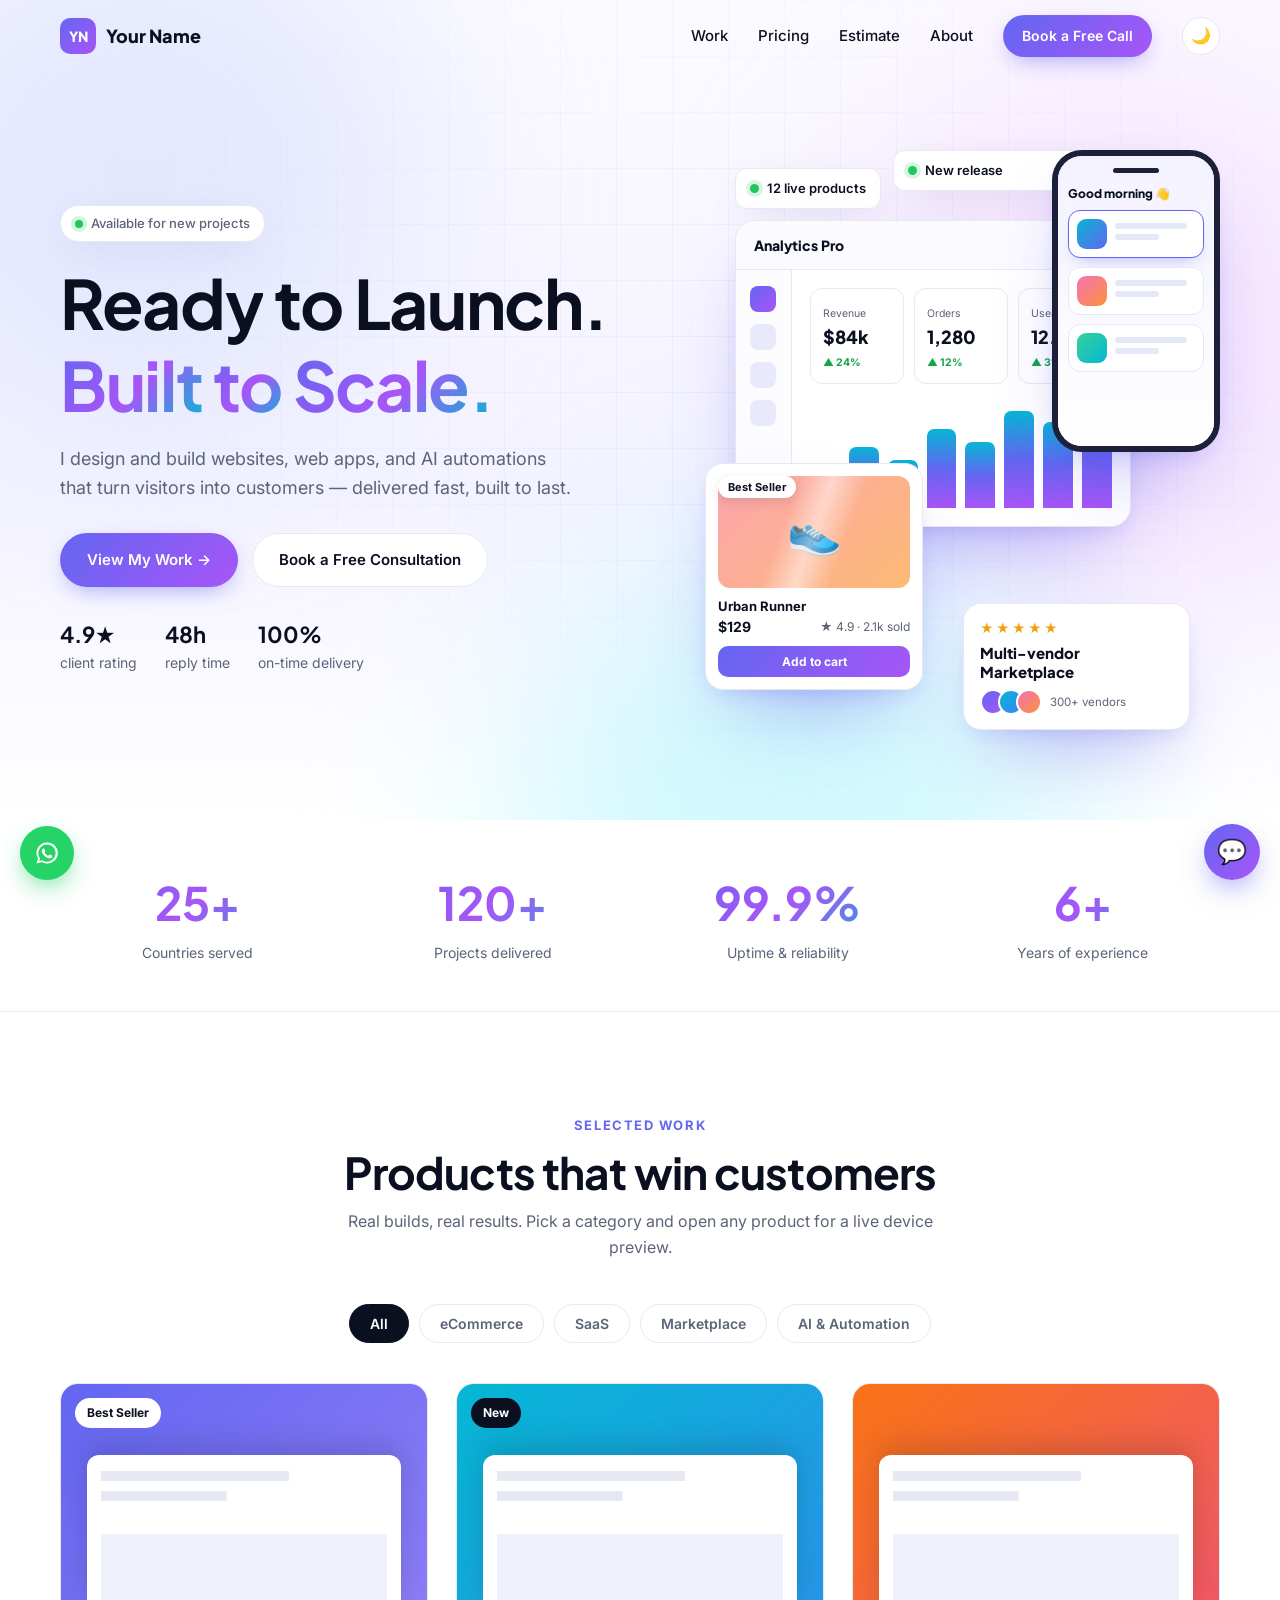
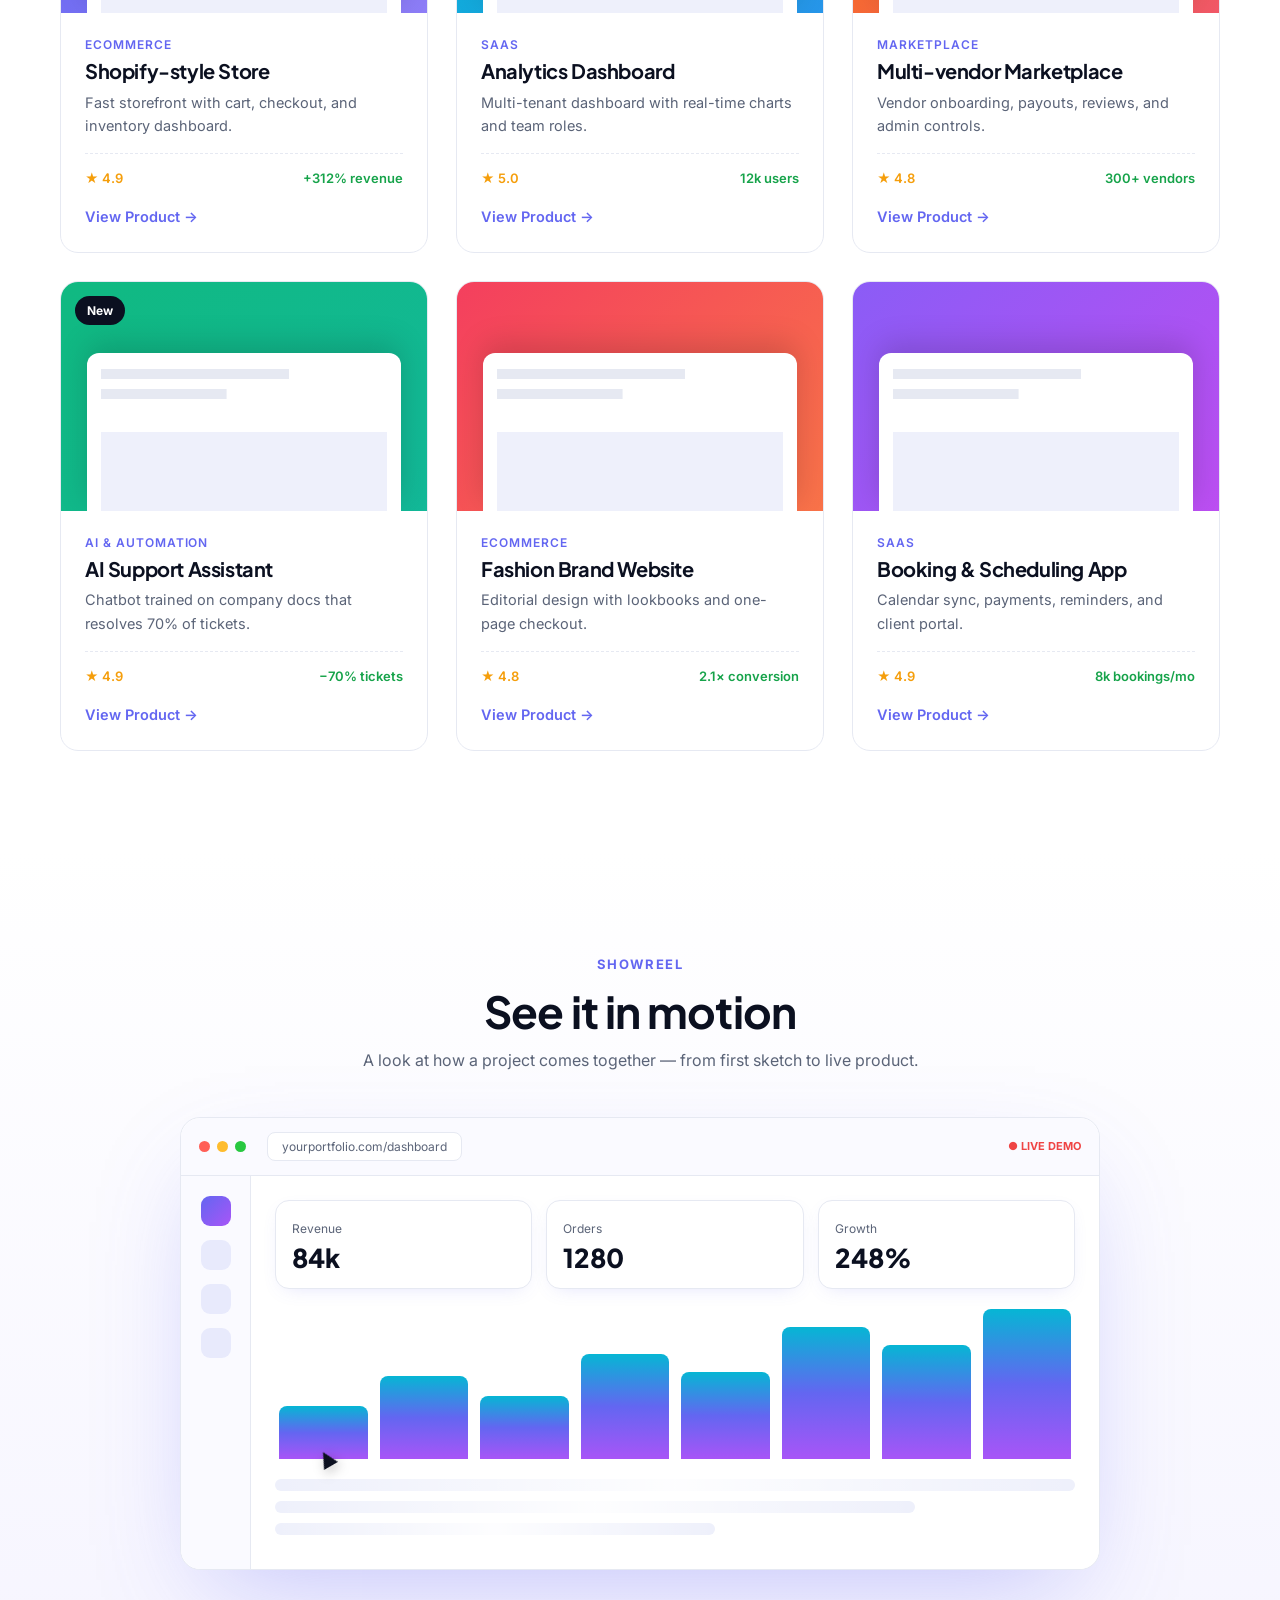
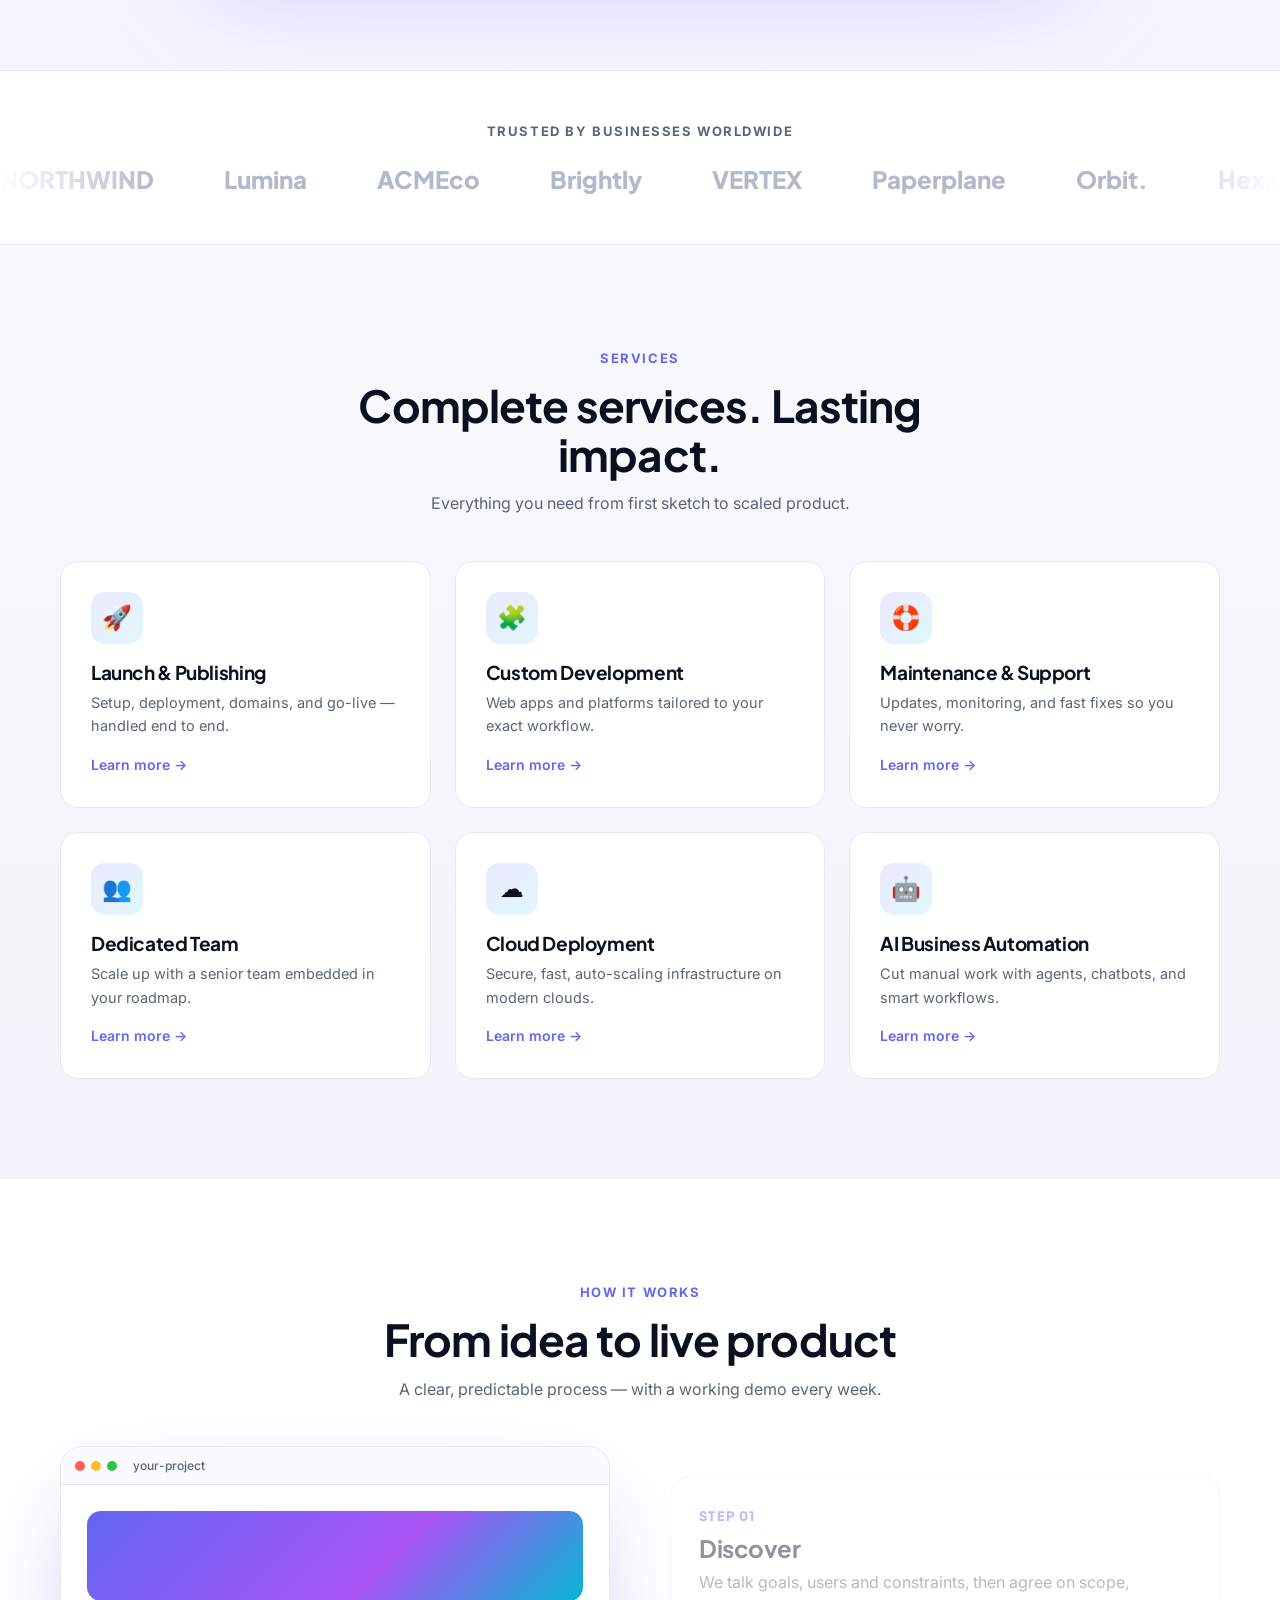
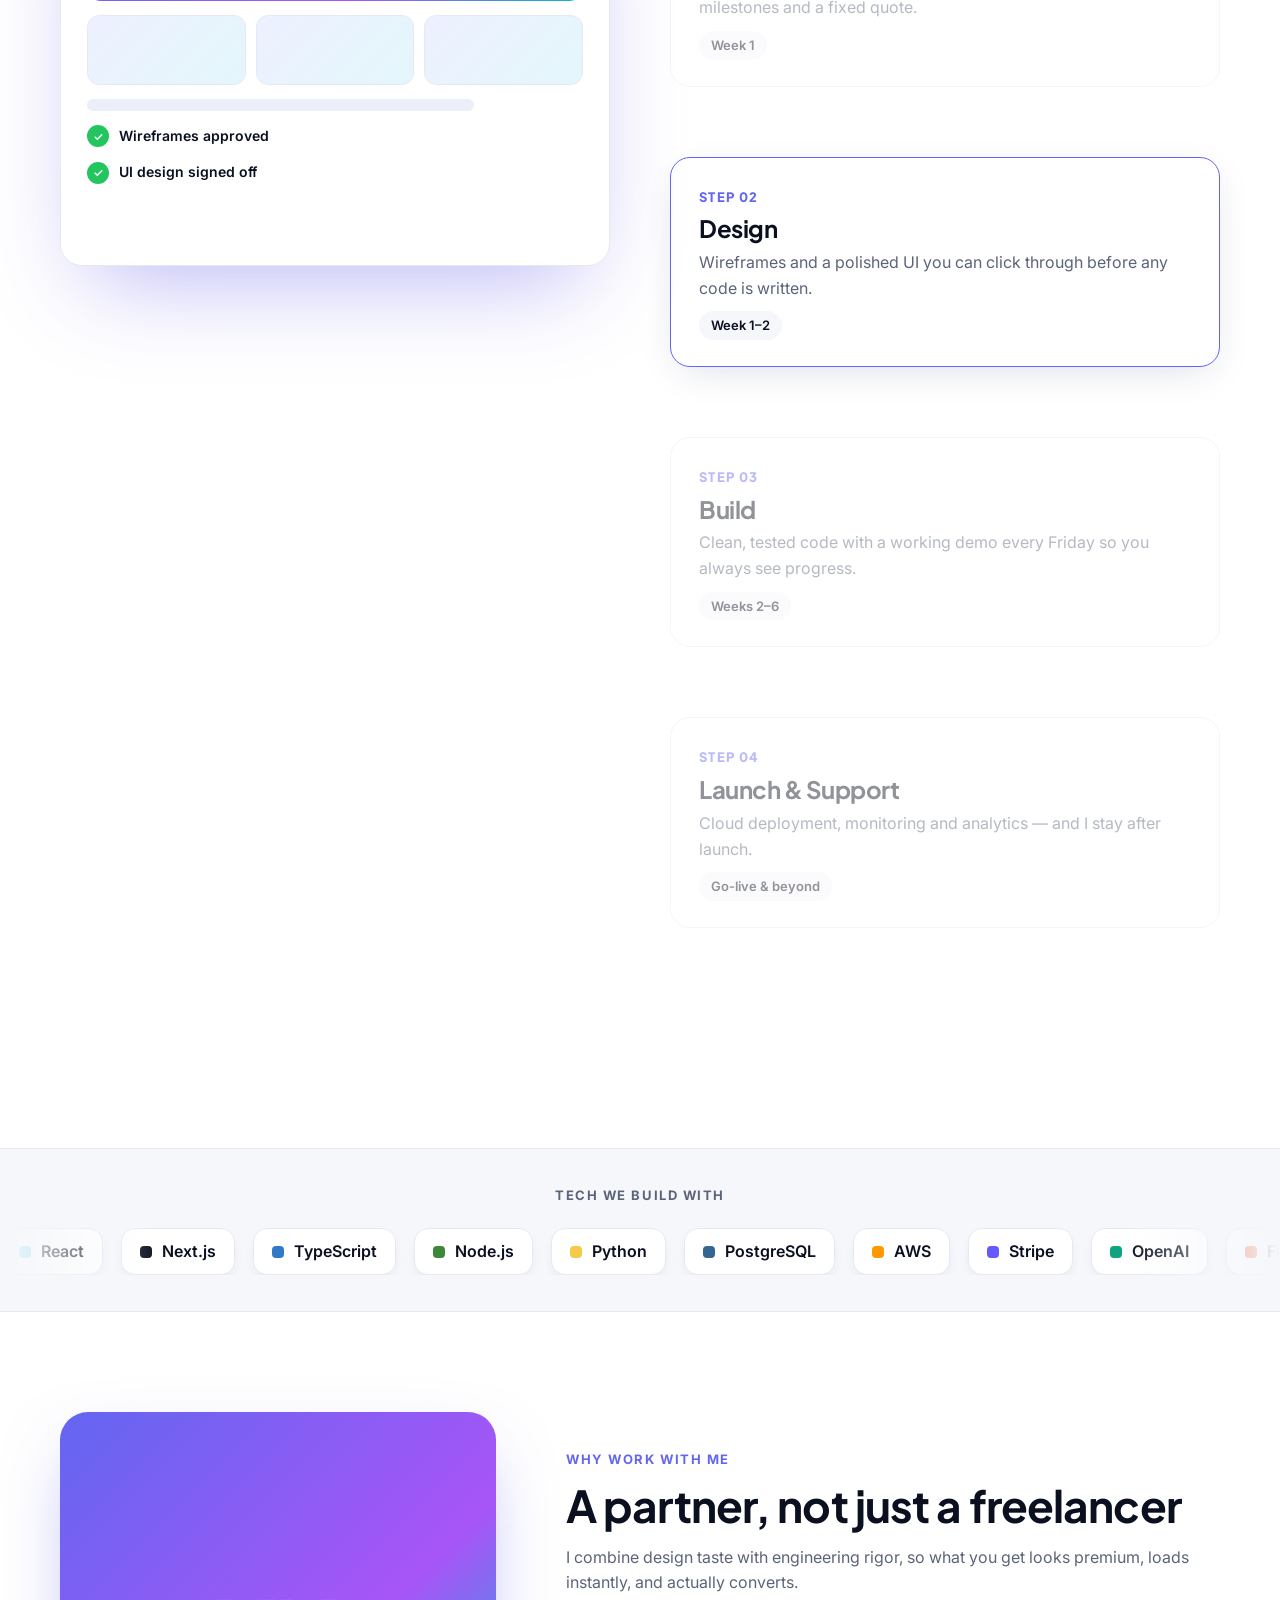
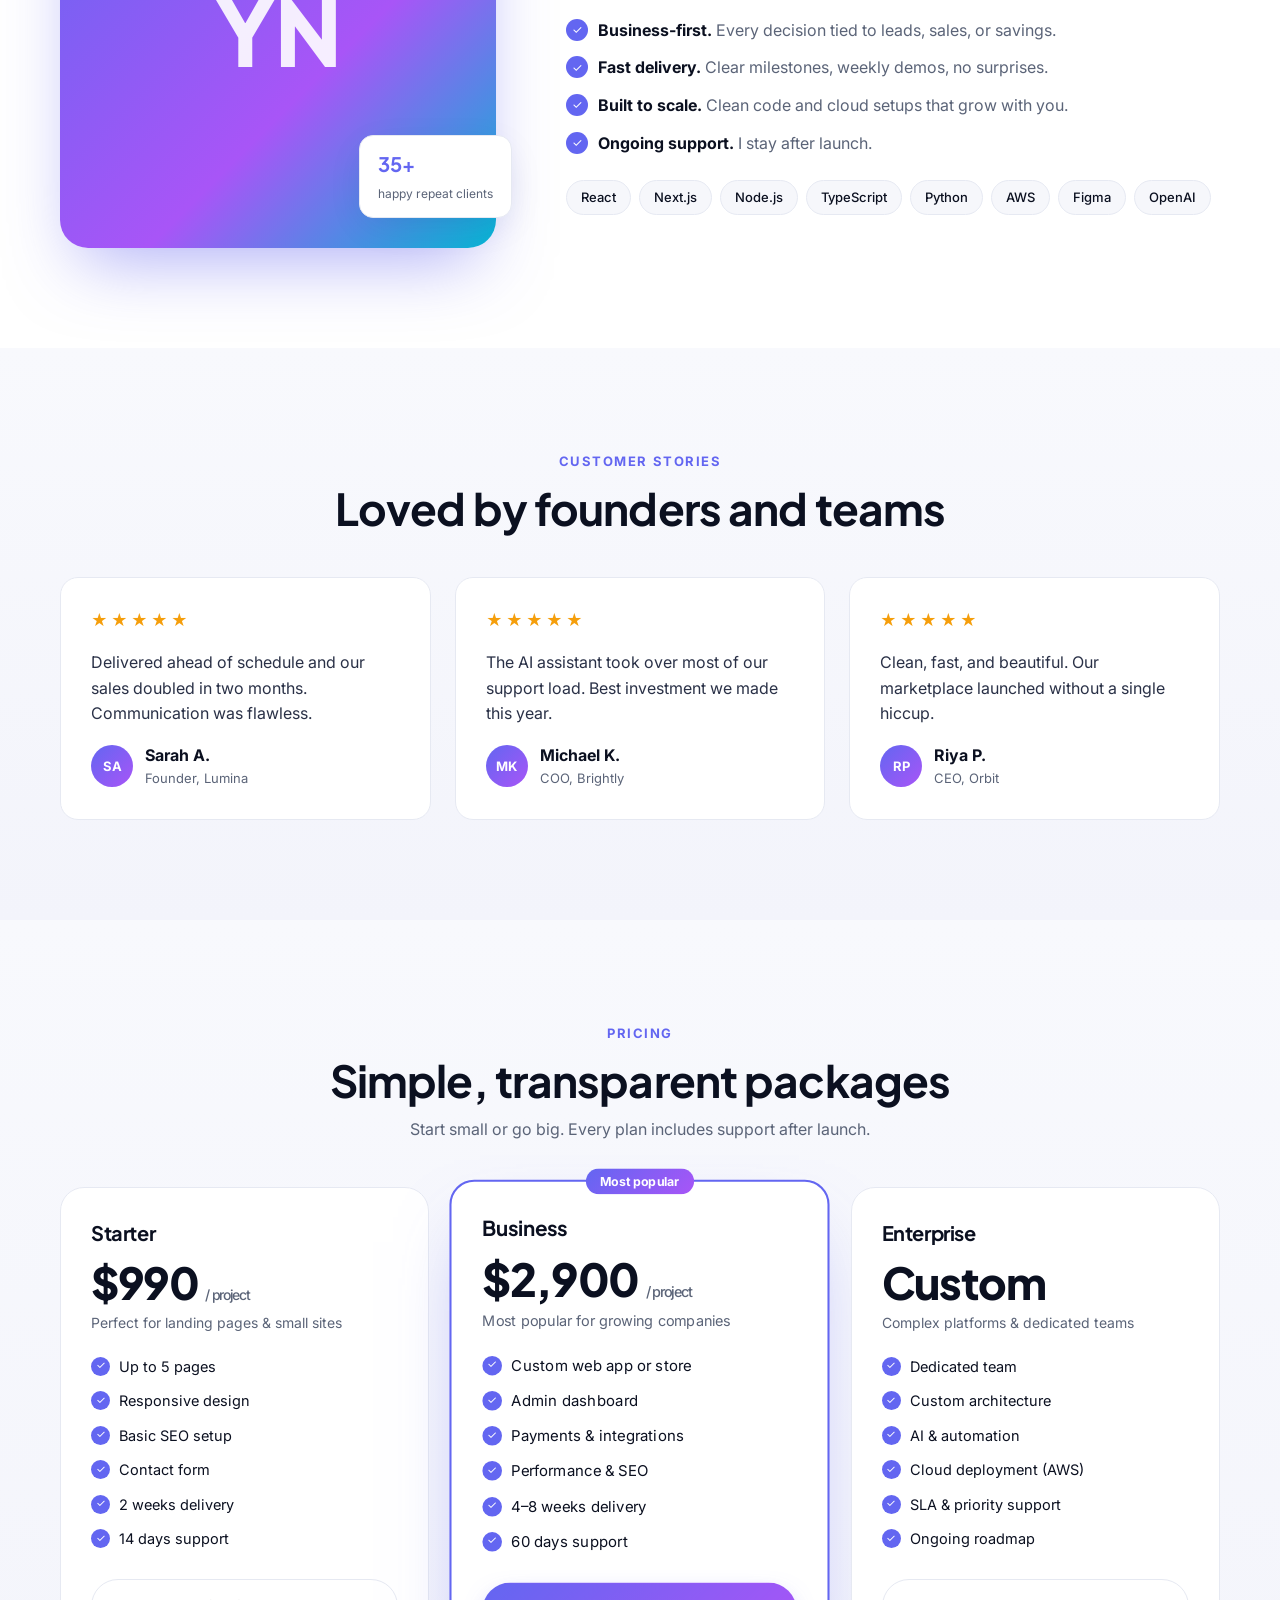
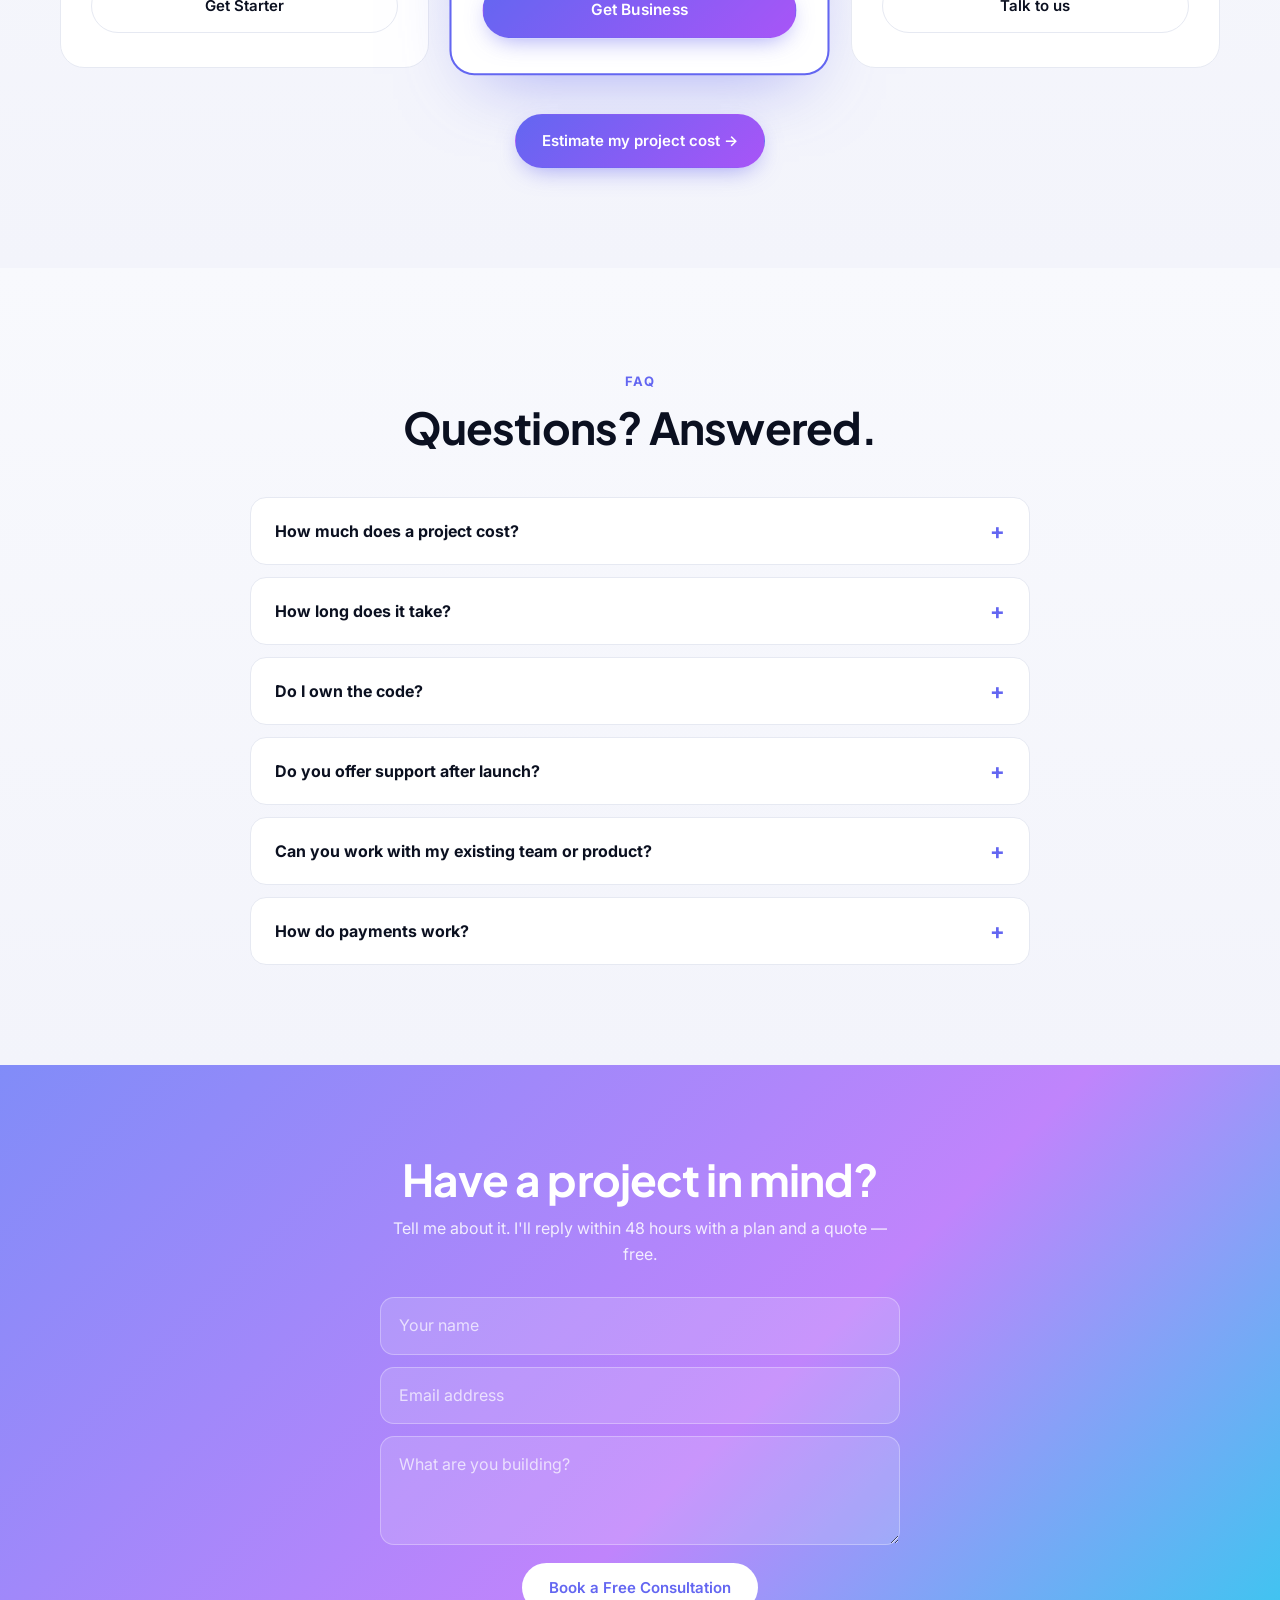
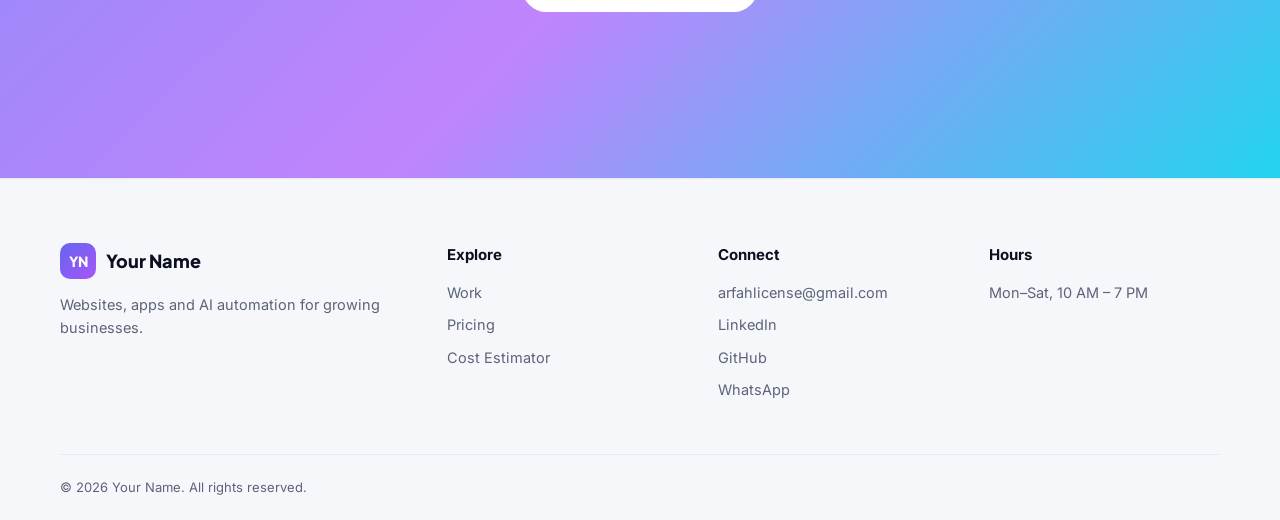
==== commit 075ec849: "Remove case studies and blog Co-Authored-By: Claude Sonnet 5.5 <noreply@anthropic.com>" ====
--- a/index.html
+++ b/index.html
@@ -29,10 +29,8 @@
     <a href="#top" class="logo"><span class="logo__mark">YN</span> Your Name</a>
     <nav class="nav__links" id="navLinks" aria-label="Main">
       <a href="#work">Work</a>
-      <a href="case-studies.html">Case Studies</a>
       <a href="pricing.html">Pricing</a>
       <a href="calculator.html">Estimate</a>
-      <a href="blog.html">Blog</a>
       <a href="about.html">About</a>
       <a href="book.html" class="btn btn--primary btn--sm">Book a Free Call</a>
     </nav>
@@ -294,14 +292,6 @@
 </section>
 
 
-<!-- CASE STUDIES -->
-<section class="section" id="cases">
-  <div class="container">
-    <div class="head reveal"><span class="eyebrow">Case Studies</span><h2>Results clients can measure</h2><p>Real problems, real solutions, real numbers.</p></div>
-    <div class="cgrid" id="casesGrid"></div>
-    <div class="cta-strip"><a class="btn btn--ghost" href="case-studies.html">See all case studies →</a></div>
-  </div>
-</section>
 
 <!-- PRICING -->
 <section class="section section--alt" id="pricing">
@@ -312,14 +302,6 @@
   </div>
 </section>
 
-<!-- BLOG -->
-<section class="section" id="blog">
-  <div class="container">
-    <div class="head reveal"><span class="eyebrow">From the blog</span><h2>Ideas to help you build better</h2></div>
-    <div class="cgrid" id="blogGrid"></div>
-    <div class="cta-strip"><a class="btn btn--ghost" href="blog.html">Read all articles →</a></div>
-  </div>
-</section>
 
 <!-- FAQ -->
 <section class="section section--alt" id="faq">
@@ -348,7 +330,7 @@
 <footer class="footer">
   <div class="container footer__grid">
     <div><a href="#top" class="logo logo--light"><span class="logo__mark">YN</span> Your Name</a><p>Websites, apps and AI automation for growing businesses.</p></div>
-    <div><h4>Explore</h4><a href="#work">Work</a><a href="case-studies.html">Case Studies</a><a href="pricing.html">Pricing</a><a href="calculator.html">Cost Estimator</a><a href="blog.html">Blog</a></div>
+    <div><h4>Explore</h4><a href="#work">Work</a><a href="pricing.html">Pricing</a><a href="calculator.html">Cost Estimator</a></div>
     <div><h4>Connect</h4><a href="mailto:arfahlicense@gmail.com">arfahlicense@gmail.com</a><a href="#">LinkedIn</a><a href="#">GitHub</a><a href="#">WhatsApp</a></div>
     <div><h4>Hours</h4><p>Mon–Sat, 10 AM – 7 PM</p></div>
   </div>
